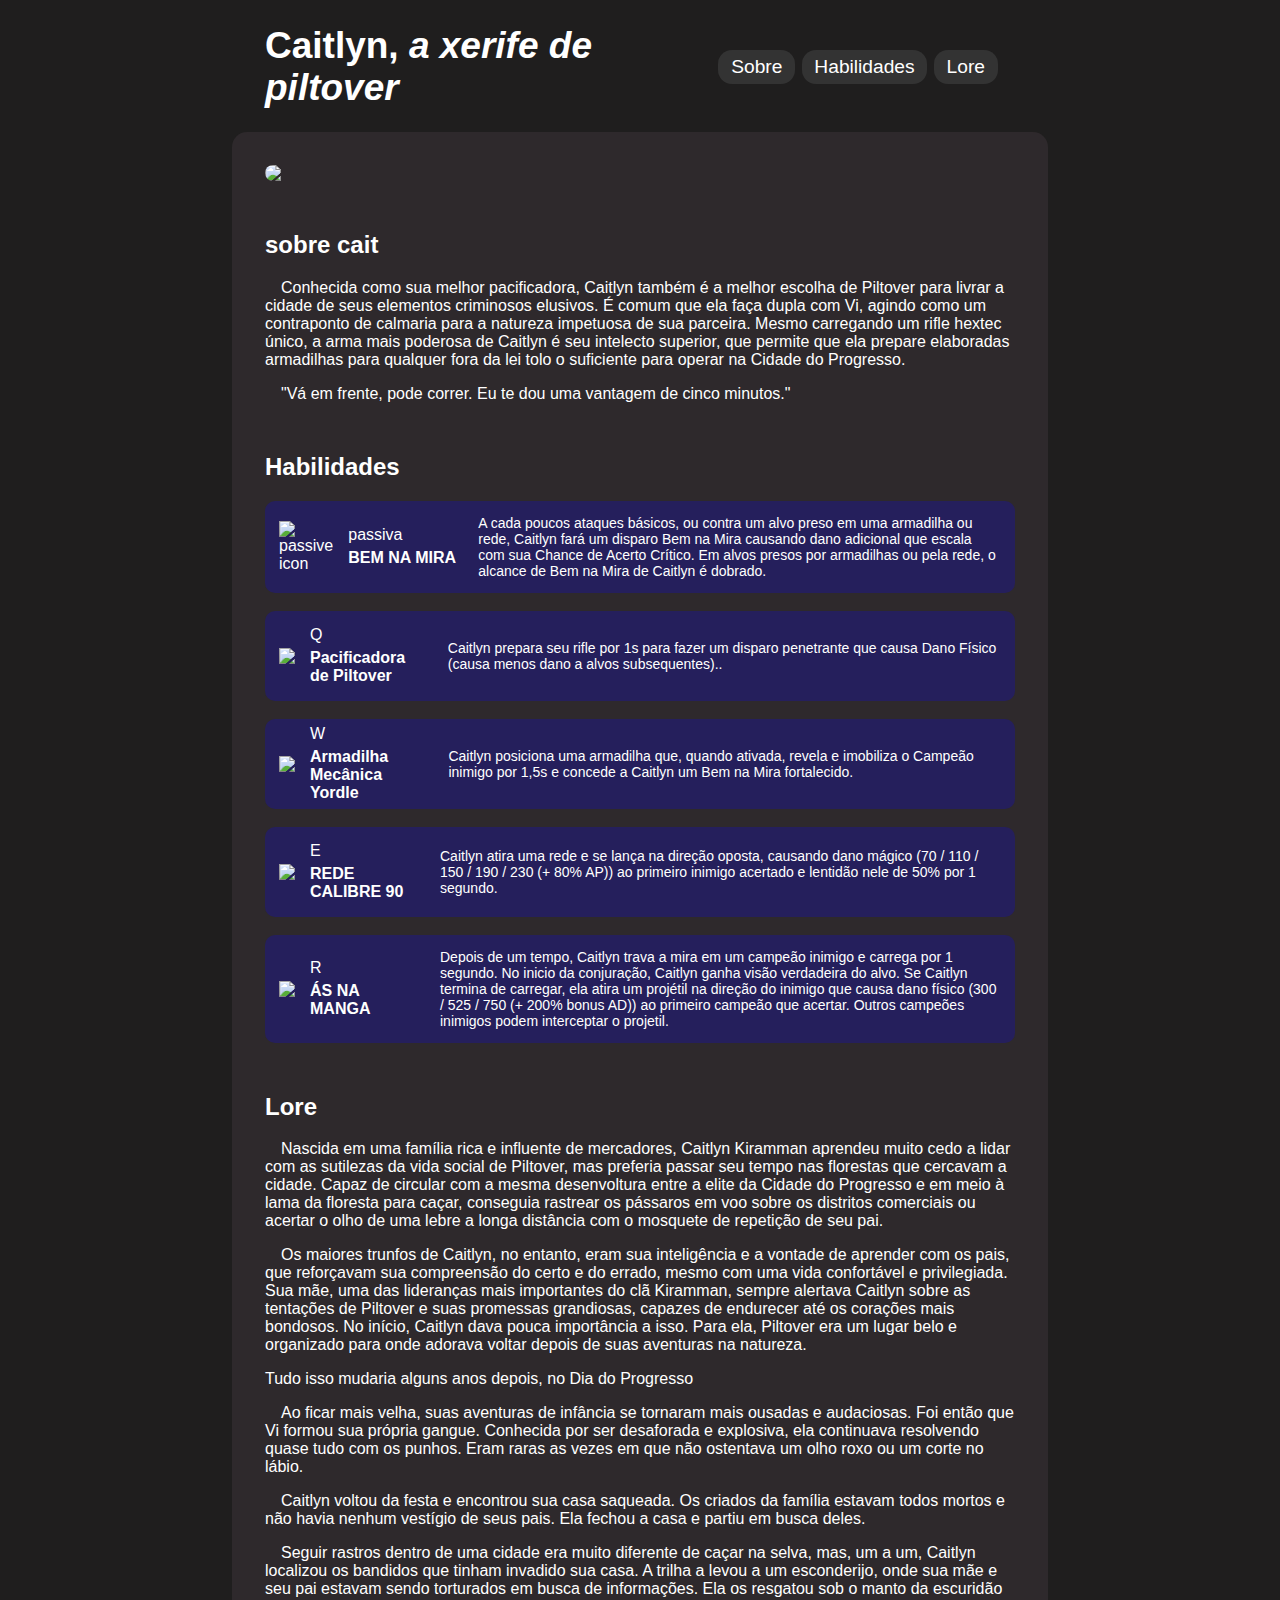
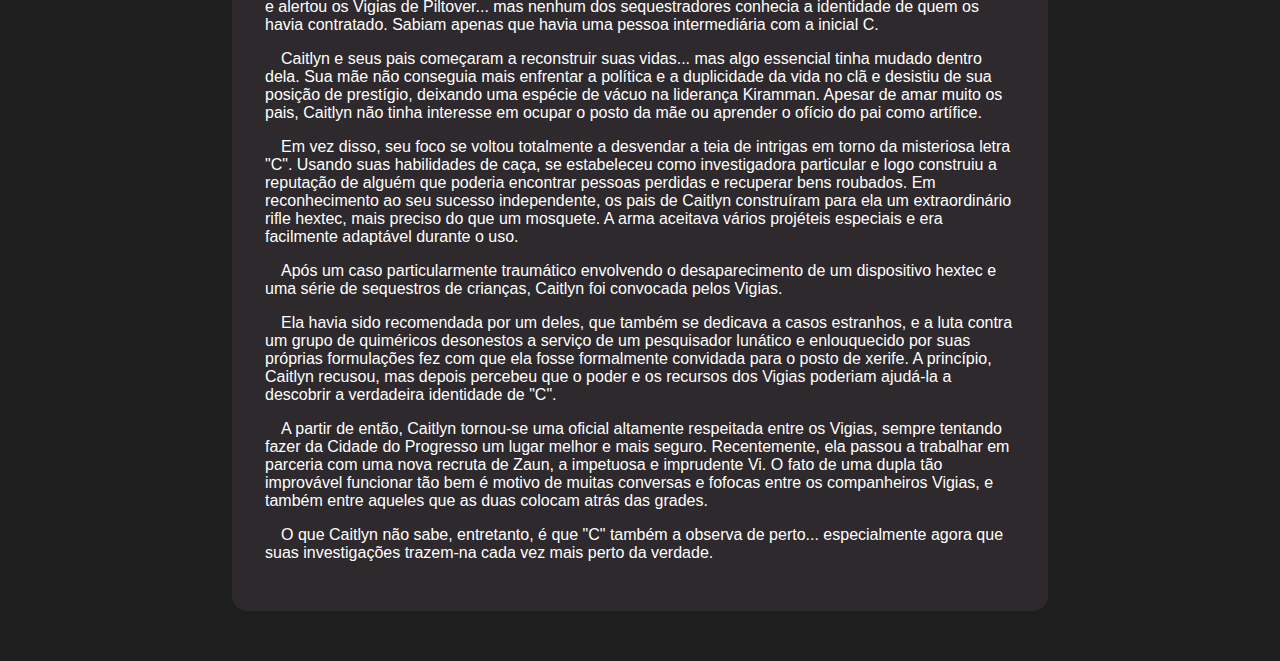
==== caitlyn.html @ e19fd88e "ajeitando e adicionando o conteudo da  Caitlyn." ====
<!DOCTYPE html>
<html lang="en">
    <head>
      <meta charset="UTF-8" />
      <meta name="viewport" content="width=device-width, initial-scale=1.0">
      <meta name="description" content="Git Project Page">
      <title id="title">Vi</title>
      <link rel="stylesheet" href="style.css">
    </head>
    
    <body>
        <header>
          <h1>Caitlyn, <em>a xerife de piltover</em></h1>
          <nav>
            <ul>
              <li><a href="#sobre-cait">Sobre</a></li>
              <li><a href="#habilidades">Habilidades</a></li>
              <li><a href="#lore">Lore</a></li>
            </ul>
          </nav>
        </header>

        <main id="main">
          <div id="img-div">
            <img id="imagem" src="https://ddragon.leagueoflegends.com/cdn/img/champion/splash/Caitlyn_0.jpg">
          </div>
          <section role="region" aria-labelledby="sobre">
            <h2 id="sobre-cait" class="h2titulo">sobre cait</h2>
            <div class="info">
              <p class="texto">Conhecida como sua melhor pacificadora, Caitlyn também é a melhor escolha de Piltover para livrar a cidade de seus elementos criminosos elusivos. É comum que ela faça dupla com Vi, agindo como um contraponto de calmaria para a natureza impetuosa de sua parceira. Mesmo carregando um rifle hextec único, a arma mais poderosa de Caitlyn é seu intelecto superior, que permite que ela prepare elaboradas armadilhas para qualquer fora da lei tolo o suficiente para operar na Cidade do Progresso.
              </p>
              <p class="texto">
                "Vá em frente, pode correr. Eu te dou uma vantagem de cinco minutos."

              </p>
            </div>
          </section>
      
          <section role="region" aria-labelledby="habilidades">
            <h2 id="habilidades" class="h2titulo">Habilidades</h2>
      
            <div class="container">
              <img class="habilidade-img" src="https://o.quizlet.com/B3nL1P9YLwgBq44i64Ffdw.png" alt="passive icon">
      
              <div class="container-texto">
                <p class="tipo">passiva</p>
                <h4 class="nome">BEM NA MIRA</h4>
              </div>
              <div class="descricao-div">
                <p id="descricao">
                  A cada poucos ataques básicos, ou contra um alvo preso em uma armadilha ou rede, Caitlyn fará um disparo Bem na Mira causando dano adicional que escala com sua Chance de Acerto Crítico. Em alvos presos por armadilhas ou pela rede, o alcance de Bem na Mira de Caitlyn é dobrado.
                </p>
              </div>
            </div>
      
            <br>
            <div id="Q" class="container">
              <img id="Qability" class="habilidade-img" src="https://static1-br.millenium.gg/entity_articles/4/53/94/@/65163-caitlynpiltoverpeacemaker-orig-2-64x64-1.png">
              <div class="container-texto">
                <p class="tipo">Q</p>
                <h4 class="nome">Pacificadora de Piltover</h4>
              </div>
              <div class="descricao-div">
                <p id="descricao">
                  Caitlyn prepara seu rifle por 1s para fazer um disparo penetrante que causa Dano Físico (causa menos dano a alvos subsequentes)..</p>
              </div>
            </div>
            <br>

            <div id="W" class="container">
              <img id="Wability" class="habilidade-img" src="https://static1-br.millenium.gg/entity_articles/4/53/94/@/65166-caitlynyordletrap-orig-2-64x64-1.png">
              <div class="container-texto">
                <p class="tipo">W</p>
                <h4 class="nome">Armadilha Mecânica Yordle</h4>
              </div>
              <div class="descricao-div">
                <p id="descricao">
                  Caitlyn posiciona uma armadilha que, quando ativada, revela e imobiliza o Campeão inimigo por 1,5s e concede a Caitlyn um Bem na Mira fortalecido.</p>
              </div>
            </div>
            <br>

            <div id="E" class="container">
              <img id="Eability" class="habilidade-img" src="https://static1-br.millenium.gg/entity_articles/4/53/94/@/65169-caitlynentrapment-orig-2-64x64-1.png">
              <div class="container-texto">
                <p class="tipo">E</p>
                <h4 class="nome">REDE CALIBRE 90</h4>
              </div>
              <div class="descricao-div">
                <p id="descricao">
                  Caitlyn atira uma rede e se lança na direção oposta, causando dano mágico (70 / 110 / 150 / 190 / 230 (+ 80% AP)) ao primeiro inimigo acertado e lentidão nele de 50% por 1 segundo.</p>
              </div>
            </div>
            <br>

            <div id="R" class="container">
              <img id="Rability" class="habilidade-img" src="https://static1-br.millenium.gg/entity_articles/4/53/94/@/65172-caitlynaceinthehole-orig-2-64x64-1.png">
              <div class="container-texto">
                <p class="tipo">R</p>
                <h4 class="nome">ÁS NA MANGA</h4>
              </div>
              <div class="descricao-div">
                <p id="descricao">
                Depois de um tempo, Caitlyn trava a mira em um campeão inimigo e carrega por 1 segundo. No inicio da conjuração, Caitlyn ganha visão verdadeira do alvo.
                Se Caitlyn termina de carregar, ela atira um projétil na direção do inimigo que causa dano físico (300 / 525 / 750 (+ 200% bonus AD)) ao primeiro campeão que acertar. Outros campeões inimigos podem interceptar o projetil.</p>
              </div>
            </div>
          </section>
      
          <section role="region" aria-labelledby="Lore">
            <h2 id="lore" class="h2titulo">Lore</h2>
      
            <div id="lore-info" class="info">
              <p class="texto">
                Nascida em uma família rica e influente de mercadores, Caitlyn Kiramman aprendeu muito cedo a lidar com as sutilezas da vida social de Piltover, mas preferia passar seu tempo nas florestas que cercavam a cidade. Capaz de circular com a mesma desenvoltura entre a elite da Cidade do Progresso e em meio à lama da floresta para caçar, conseguia rastrear os pássaros em voo sobre os distritos comerciais ou acertar o olho de uma lebre a longa distância com o mosquete de repetição de seu pai.
              </p>
              <p class="texto">
                Os maiores trunfos de Caitlyn, no entanto, eram sua inteligência e a vontade de aprender com os pais, que reforçavam sua compreensão do certo e do errado, mesmo com uma vida confortável e privilegiada. Sua mãe, uma das lideranças mais importantes do clã Kiramman, sempre alertava Caitlyn sobre as tentações de Piltover e suas promessas grandiosas, capazes de endurecer até os corações mais bondosos. No início, Caitlyn dava pouca importância a isso. Para ela, Piltover era um lugar belo e organizado para onde adorava voltar depois de suas aventuras na natureza.
              </p>
              <p class="texto"></p>
              Tudo isso mudaria alguns anos depois, no Dia do Progresso
              </p>
              <p class="texto">
                Ao ficar mais velha, suas aventuras de infância se tornaram mais ousadas e audaciosas. Foi então que Vi formou sua própria gangue. 
                Conhecida por ser desaforada e explosiva, ela continuava resolvendo quase tudo com os punhos. Eram raras as vezes 
                em que não ostentava um olho roxo ou um corte no lábio.
              </p>
              <p class="texto">
                Caitlyn voltou da festa e encontrou sua casa saqueada. Os criados da família estavam todos mortos e não havia nenhum vestígio de seus pais. Ela fechou a casa e partiu em busca deles.

              </p>
              <p class="texto">
                Seguir rastros dentro de uma cidade era muito diferente de caçar na selva, mas, um a um, Caitlyn localizou os bandidos que tinham invadido sua casa. A trilha a levou a um esconderijo, onde sua mãe e seu pai estavam sendo torturados em busca de informações. Ela os resgatou sob o manto da escuridão e alertou os Vigias de Piltover... mas nenhum dos sequestradores conhecia a identidade de quem os havia contratado. Sabiam apenas que havia uma pessoa intermediária com a inicial C.
              </p>
              <p class="texto">
                Caitlyn e seus pais começaram a reconstruir suas vidas... mas algo essencial tinha mudado dentro dela. Sua mãe não conseguia mais enfrentar a política e a duplicidade da vida no clã e desistiu de sua posição de prestígio, deixando uma espécie de vácuo na liderança Kiramman. Apesar de amar muito os pais, Caitlyn não tinha interesse em ocupar o posto da mãe ou aprender o ofício do pai como artífice.
              </p>
              <p class="texto">
                Em vez disso, seu foco se voltou totalmente a desvendar a teia de intrigas em torno da misteriosa letra "C". Usando suas habilidades de caça, se estabeleceu como investigadora particular e logo construiu a reputação de alguém que poderia encontrar pessoas perdidas e recuperar bens roubados. Em reconhecimento ao seu sucesso independente, os pais de Caitlyn construíram para ela um extraordinário rifle hextec, mais preciso do que um mosquete. A arma aceitava vários projéteis especiais e era facilmente adaptável durante o uso.
              </p>
              <p class="texto">
                Após um caso particularmente traumático envolvendo o desaparecimento de um dispositivo hextec e uma série de sequestros de crianças, Caitlyn foi convocada pelos Vigias.
              </p>
              <p class="texto">
                Ela havia sido recomendada por um deles, que também se dedicava a casos estranhos, e a luta contra um grupo de quiméricos desonestos a serviço de um pesquisador lunático e enlouquecido por suas próprias formulações fez com que ela fosse formalmente convidada para o posto de xerife. A princípio, Caitlyn recusou, mas depois percebeu que o poder e os recursos dos Vigias poderiam ajudá-la a descobrir a verdadeira identidade de "C".
              </p>
              <p class="texto">
                A partir de então, Caitlyn tornou-se uma oficial altamente respeitada entre os Vigias, sempre tentando fazer da Cidade do Progresso um lugar melhor e mais seguro. Recentemente, ela passou a trabalhar em parceria com uma nova recruta de Zaun, a impetuosa e imprudente Vi. O fato de uma dupla tão improvável funcionar tão bem é motivo de muitas conversas e fofocas entre os companheiros Vigias, e também entre aqueles que as duas colocam atrás das grades.
              </p>
              <p class="texto">
                O que Caitlyn não sabe, entretanto, é que "C" também a observa de perto... especialmente agora que suas investigações trazem-na cada vez mais perto da verdade.
              </p>
            </div>
          </section>
      
        </main>
    </body>
</html>
---- style.css ----
* {
    font-family: Comic Sans MS, tahoma, sans-serif;
    color: white;
    scroll-behavior: smooth;
    }
    
    body{
    background-color: rgb(31, 30, 30);
    background-repeat: space;
    background-size: contain;
    background-image: url(https://c4.wallpaperflare.com/wallpaper/254/115/819/league-of-legends-piltover-hd-wallpaper-preview.jpg);
    background-position: center center;
    }
    
    header {
    max-width: 750px;
    height: 70px;
    display: flex;
    justify-content: space-between;
    align-items: center;
    margin: 32px auto auto auto;
    }
    
    h1{
    font-size:37px;
    }
    
    nav {
    margin-right: 14px;
    }
    
    nav > ul {
    display: flex;
    justify-content: space-evenly;
    align-items: center;
    padding-inline-start: 0;
    margin-block: 0;
    height: 100%;
    list-style:none;
    
    }
    
    nav > ul > li {
    color: #dfdfe2;
    margin: 0 0.2rem;
    padding: 0.4rem 0.8rem 0.4rem 0.8rem;
    font-size: min(5vw, 1.2em);
    background-color: rgb(51, 51, 51);
    border-radius:14px;
    display: block;
    }
    
    
    li > a {
    text-decoration: none;
    color: white;
    }
    
    nav > ul > li:hover {
    background-color: #970a0a;
    cursor: pointer;
    }
    
    main {
    background-color: rgba(53, 46, 50, 0.7);
    max-width: 750px;
    min-width:300px;
    margin: 30px auto 50px auto;
    padding: 33px;
    border-radius: 15px;
    }
    
    #img-div {
    display: flex;
    justify-content: center;
    }
    
    #imagem {
    height:auto;
    border-radius:15px;
    display: block;
    width: 100%;
    }
    
    #img-caption {
    font-size:12px;
    text-align:left;
    padding: 2px;
    padding-left: 7px;
    }
    
    .texto {
    font-size: 16px;
    text-indent: 1em;
    }
    
    #descricao {
    font-size: 14px;
    }
    
    .container {
    display: flex;
    align-items:center;
    background-color:  rgba(32, 26, 121, 0.63);
    border-radius: 10px;
    min-height: 90px;
    }
    
    .habilidade-img {
    height:100%;
    max-width: 100%;
    margin:10px 10px 10px 14px;
    }
    
    .container-texto  {
    min-width: 120px;
    }
    
    .descricao-div {
    padding: 0 15px;
    }
    
    .tipo {
    margin: 5px;
    }
    
    .nome {
    margin: 5px;
    }
    
    .h2titulo {
    padding-top: 30px;
    }
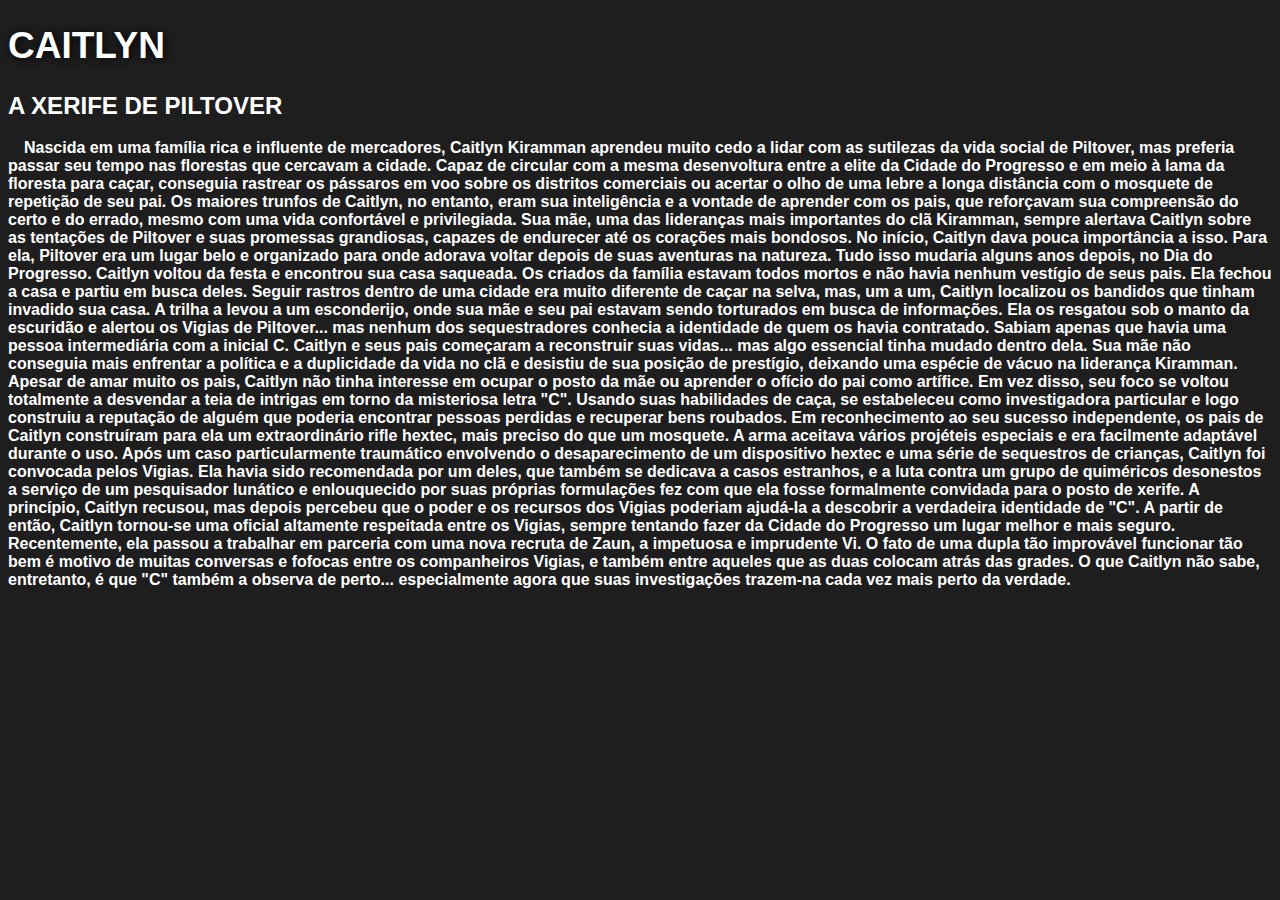
==== commit 9a04d5be: "Atualizando CSS stylesheet/HTML class" ====
--- a/caitlyn.html
+++ b/caitlyn.html
@@ -1,158 +1,34 @@
 <!DOCTYPE html>
 <html lang="en">
     <head>
-      <meta charset="UTF-8" />
-      <meta name="viewport" content="width=device-width, initial-scale=1.0">
-      <meta name="description" content="Git Project Page">
-      <title id="title">Vi</title>
-      <link rel="stylesheet" href="style.css">
+        <meta charset="UTF-8">
+        <meta name="viewport" content="width=device-width, initial-scale=1.0">
+        <title>Caitlyn</title>
+        <link rel="stylesheet" type="text/css" href="style.css">
     </head>
-    
     <body>
-        <header>
-          <h1>Caitlyn, <em>a xerife de piltover</em></h1>
-          <nav>
-            <ul>
-              <li><a href="#sobre-cait">Sobre</a></li>
-              <li><a href="#habilidades">Habilidades</a></li>
-              <li><a href="#lore">Lore</a></li>
-            </ul>
-          </nav>
-        </header>
+        <h1 id="titulo">CAITLYN</h1>
+        <h2 class="subtitulo">A XERIFE DE PILTOVER</h2>
+        <h2 class="texto">Nascida em uma família rica e influente de mercadores, Caitlyn Kiramman aprendeu muito cedo a lidar com as sutilezas da vida social de Piltover, mas preferia passar seu tempo nas florestas que cercavam a cidade. Capaz de circular com a mesma desenvoltura entre a elite da Cidade do Progresso e em meio à lama da floresta para caçar, conseguia rastrear os pássaros em voo sobre os distritos comerciais ou acertar o olho de uma lebre a longa distância com o mosquete de repetição de seu pai.
 
-        <main id="main">
-          <div id="img-div">
-            <img id="imagem" src="https://ddragon.leagueoflegends.com/cdn/img/champion/splash/Caitlyn_0.jpg">
-          </div>
-          <section role="region" aria-labelledby="sobre">
-            <h2 id="sobre-cait" class="h2titulo">sobre cait</h2>
-            <div class="info">
-              <p class="texto">Conhecida como sua melhor pacificadora, Caitlyn também é a melhor escolha de Piltover para livrar a cidade de seus elementos criminosos elusivos. É comum que ela faça dupla com Vi, agindo como um contraponto de calmaria para a natureza impetuosa de sua parceira. Mesmo carregando um rifle hextec único, a arma mais poderosa de Caitlyn é seu intelecto superior, que permite que ela prepare elaboradas armadilhas para qualquer fora da lei tolo o suficiente para operar na Cidade do Progresso.
-              </p>
-              <p class="texto">
-                "Vá em frente, pode correr. Eu te dou uma vantagem de cinco minutos."
-
-              </p>
-            </div>
-          </section>
-      
-          <section role="region" aria-labelledby="habilidades">
-            <h2 id="habilidades" class="h2titulo">Habilidades</h2>
-      
-            <div class="container">
-              <img class="habilidade-img" src="https://o.quizlet.com/B3nL1P9YLwgBq44i64Ffdw.png" alt="passive icon">
-      
-              <div class="container-texto">
-                <p class="tipo">passiva</p>
-                <h4 class="nome">BEM NA MIRA</h4>
-              </div>
-              <div class="descricao-div">
-                <p id="descricao">
-                  A cada poucos ataques básicos, ou contra um alvo preso em uma armadilha ou rede, Caitlyn fará um disparo Bem na Mira causando dano adicional que escala com sua Chance de Acerto Crítico. Em alvos presos por armadilhas ou pela rede, o alcance de Bem na Mira de Caitlyn é dobrado.
-                </p>
-              </div>
-            </div>
-      
-            <br>
-            <div id="Q" class="container">
-              <img id="Qability" class="habilidade-img" src="https://static1-br.millenium.gg/entity_articles/4/53/94/@/65163-caitlynpiltoverpeacemaker-orig-2-64x64-1.png">
-              <div class="container-texto">
-                <p class="tipo">Q</p>
-                <h4 class="nome">Pacificadora de Piltover</h4>
-              </div>
-              <div class="descricao-div">
-                <p id="descricao">
-                  Caitlyn prepara seu rifle por 1s para fazer um disparo penetrante que causa Dano Físico (causa menos dano a alvos subsequentes)..</p>
-              </div>
-            </div>
-            <br>
-
-            <div id="W" class="container">
-              <img id="Wability" class="habilidade-img" src="https://static1-br.millenium.gg/entity_articles/4/53/94/@/65166-caitlynyordletrap-orig-2-64x64-1.png">
-              <div class="container-texto">
-                <p class="tipo">W</p>
-                <h4 class="nome">Armadilha Mecânica Yordle</h4>
-              </div>
-              <div class="descricao-div">
-                <p id="descricao">
-                  Caitlyn posiciona uma armadilha que, quando ativada, revela e imobiliza o Campeão inimigo por 1,5s e concede a Caitlyn um Bem na Mira fortalecido.</p>
-              </div>
-            </div>
-            <br>
-
-            <div id="E" class="container">
-              <img id="Eability" class="habilidade-img" src="https://static1-br.millenium.gg/entity_articles/4/53/94/@/65169-caitlynentrapment-orig-2-64x64-1.png">
-              <div class="container-texto">
-                <p class="tipo">E</p>
-                <h4 class="nome">REDE CALIBRE 90</h4>
-              </div>
-              <div class="descricao-div">
-                <p id="descricao">
-                  Caitlyn atira uma rede e se lança na direção oposta, causando dano mágico (70 / 110 / 150 / 190 / 230 (+ 80% AP)) ao primeiro inimigo acertado e lentidão nele de 50% por 1 segundo.</p>
-              </div>
-            </div>
-            <br>
-
-            <div id="R" class="container">
-              <img id="Rability" class="habilidade-img" src="https://static1-br.millenium.gg/entity_articles/4/53/94/@/65172-caitlynaceinthehole-orig-2-64x64-1.png">
-              <div class="container-texto">
-                <p class="tipo">R</p>
-                <h4 class="nome">ÁS NA MANGA</h4>
-              </div>
-              <div class="descricao-div">
-                <p id="descricao">
-                Depois de um tempo, Caitlyn trava a mira em um campeão inimigo e carrega por 1 segundo. No inicio da conjuração, Caitlyn ganha visão verdadeira do alvo.
-                Se Caitlyn termina de carregar, ela atira um projétil na direção do inimigo que causa dano físico (300 / 525 / 750 (+ 200% bonus AD)) ao primeiro campeão que acertar. Outros campeões inimigos podem interceptar o projetil.</p>
-              </div>
-            </div>
-          </section>
-      
-          <section role="region" aria-labelledby="Lore">
-            <h2 id="lore" class="h2titulo">Lore</h2>
-      
-            <div id="lore-info" class="info">
-              <p class="texto">
-                Nascida em uma família rica e influente de mercadores, Caitlyn Kiramman aprendeu muito cedo a lidar com as sutilezas da vida social de Piltover, mas preferia passar seu tempo nas florestas que cercavam a cidade. Capaz de circular com a mesma desenvoltura entre a elite da Cidade do Progresso e em meio à lama da floresta para caçar, conseguia rastrear os pássaros em voo sobre os distritos comerciais ou acertar o olho de uma lebre a longa distância com o mosquete de repetição de seu pai.
-              </p>
-              <p class="texto">
-                Os maiores trunfos de Caitlyn, no entanto, eram sua inteligência e a vontade de aprender com os pais, que reforçavam sua compreensão do certo e do errado, mesmo com uma vida confortável e privilegiada. Sua mãe, uma das lideranças mais importantes do clã Kiramman, sempre alertava Caitlyn sobre as tentações de Piltover e suas promessas grandiosas, capazes de endurecer até os corações mais bondosos. No início, Caitlyn dava pouca importância a isso. Para ela, Piltover era um lugar belo e organizado para onde adorava voltar depois de suas aventuras na natureza.
-              </p>
-              <p class="texto"></p>
-              Tudo isso mudaria alguns anos depois, no Dia do Progresso
-              </p>
-              <p class="texto">
-                Ao ficar mais velha, suas aventuras de infância se tornaram mais ousadas e audaciosas. Foi então que Vi formou sua própria gangue. 
-                Conhecida por ser desaforada e explosiva, ela continuava resolvendo quase tudo com os punhos. Eram raras as vezes 
-                em que não ostentava um olho roxo ou um corte no lábio.
-              </p>
-              <p class="texto">
-                Caitlyn voltou da festa e encontrou sua casa saqueada. Os criados da família estavam todos mortos e não havia nenhum vestígio de seus pais. Ela fechou a casa e partiu em busca deles.
-
-              </p>
-              <p class="texto">
-                Seguir rastros dentro de uma cidade era muito diferente de caçar na selva, mas, um a um, Caitlyn localizou os bandidos que tinham invadido sua casa. A trilha a levou a um esconderijo, onde sua mãe e seu pai estavam sendo torturados em busca de informações. Ela os resgatou sob o manto da escuridão e alertou os Vigias de Piltover... mas nenhum dos sequestradores conhecia a identidade de quem os havia contratado. Sabiam apenas que havia uma pessoa intermediária com a inicial C.
-              </p>
-              <p class="texto">
-                Caitlyn e seus pais começaram a reconstruir suas vidas... mas algo essencial tinha mudado dentro dela. Sua mãe não conseguia mais enfrentar a política e a duplicidade da vida no clã e desistiu de sua posição de prestígio, deixando uma espécie de vácuo na liderança Kiramman. Apesar de amar muito os pais, Caitlyn não tinha interesse em ocupar o posto da mãe ou aprender o ofício do pai como artífice.
-              </p>
-              <p class="texto">
-                Em vez disso, seu foco se voltou totalmente a desvendar a teia de intrigas em torno da misteriosa letra "C". Usando suas habilidades de caça, se estabeleceu como investigadora particular e logo construiu a reputação de alguém que poderia encontrar pessoas perdidas e recuperar bens roubados. Em reconhecimento ao seu sucesso independente, os pais de Caitlyn construíram para ela um extraordinário rifle hextec, mais preciso do que um mosquete. A arma aceitava vários projéteis especiais e era facilmente adaptável durante o uso.
-              </p>
-              <p class="texto">
-                Após um caso particularmente traumático envolvendo o desaparecimento de um dispositivo hextec e uma série de sequestros de crianças, Caitlyn foi convocada pelos Vigias.
-              </p>
-              <p class="texto">
-                Ela havia sido recomendada por um deles, que também se dedicava a casos estranhos, e a luta contra um grupo de quiméricos desonestos a serviço de um pesquisador lunático e enlouquecido por suas próprias formulações fez com que ela fosse formalmente convidada para o posto de xerife. A princípio, Caitlyn recusou, mas depois percebeu que o poder e os recursos dos Vigias poderiam ajudá-la a descobrir a verdadeira identidade de "C".
-              </p>
-              <p class="texto">
-                A partir de então, Caitlyn tornou-se uma oficial altamente respeitada entre os Vigias, sempre tentando fazer da Cidade do Progresso um lugar melhor e mais seguro. Recentemente, ela passou a trabalhar em parceria com uma nova recruta de Zaun, a impetuosa e imprudente Vi. O fato de uma dupla tão improvável funcionar tão bem é motivo de muitas conversas e fofocas entre os companheiros Vigias, e também entre aqueles que as duas colocam atrás das grades.
-              </p>
-              <p class="texto">
-                O que Caitlyn não sabe, entretanto, é que "C" também a observa de perto... especialmente agora que suas investigações trazem-na cada vez mais perto da verdade.
-              </p>
-            </div>
-          </section>
-      
-        </main>
+            Os maiores trunfos de Caitlyn, no entanto, eram sua inteligência e a vontade de aprender com os pais, que reforçavam sua compreensão do certo e do errado, mesmo com uma vida confortável e privilegiada. Sua mãe, uma das lideranças mais importantes do clã Kiramman, sempre alertava Caitlyn sobre as tentações de Piltover e suas promessas grandiosas, capazes de endurecer até os corações mais bondosos. No início, Caitlyn dava pouca importância a isso. Para ela, Piltover era um lugar belo e organizado para onde adorava voltar depois de suas aventuras na natureza.
+            
+            Tudo isso mudaria alguns anos depois, no Dia do Progresso.
+            
+            Caitlyn voltou da festa e encontrou sua casa saqueada. Os criados da família estavam todos mortos e não havia nenhum vestígio de seus pais. Ela fechou a casa e partiu em busca deles.
+            
+            Seguir rastros dentro de uma cidade era muito diferente de caçar na selva, mas, um a um, Caitlyn localizou os bandidos que tinham invadido sua casa. A trilha a levou a um esconderijo, onde sua mãe e seu pai estavam sendo torturados em busca de informações. Ela os resgatou sob o manto da escuridão e alertou os Vigias de Piltover... mas nenhum dos sequestradores conhecia a identidade de quem os havia contratado. Sabiam apenas que havia uma pessoa intermediária com a inicial C.
+            
+            Caitlyn e seus pais começaram a reconstruir suas vidas... mas algo essencial tinha mudado dentro dela. Sua mãe não conseguia mais enfrentar a política e a duplicidade da vida no clã e desistiu de sua posição de prestígio, deixando uma espécie de vácuo na liderança Kiramman. Apesar de amar muito os pais, Caitlyn não tinha interesse em ocupar o posto da mãe ou aprender o ofício do pai como artífice.
+            
+            Em vez disso, seu foco se voltou totalmente a desvendar a teia de intrigas em torno da misteriosa letra "C". Usando suas habilidades de caça, se estabeleceu como investigadora particular e logo construiu a reputação de alguém que poderia encontrar pessoas perdidas e recuperar bens roubados. Em reconhecimento ao seu sucesso independente, os pais de Caitlyn construíram para ela um extraordinário rifle hextec, mais preciso do que um mosquete. A arma aceitava vários projéteis especiais e era facilmente adaptável durante o uso.
+            
+            Após um caso particularmente traumático envolvendo o desaparecimento de um dispositivo hextec e uma série de sequestros de crianças, Caitlyn foi convocada pelos Vigias.
+            
+            Ela havia sido recomendada por um deles, que também se dedicava a casos estranhos, e a luta contra um grupo de quiméricos desonestos a serviço de um pesquisador lunático e enlouquecido por suas próprias formulações fez com que ela fosse formalmente convidada para o posto de xerife. A princípio, Caitlyn recusou, mas depois percebeu que o poder e os recursos dos Vigias poderiam ajudá-la a descobrir a verdadeira identidade de "C".
+            
+            A partir de então, Caitlyn tornou-se uma oficial altamente respeitada entre os Vigias, sempre tentando fazer da Cidade do Progresso um lugar melhor e mais seguro. Recentemente, ela passou a trabalhar em parceria com uma nova recruta de Zaun, a impetuosa e imprudente Vi. O fato de uma dupla tão improvável funcionar tão bem é motivo de muitas conversas e fofocas entre os companheiros Vigias, e também entre aqueles que as duas colocam atrás das grades.
+            
+            O que Caitlyn não sabe, entretanto, é que "C" também a observa de perto... especialmente agora que suas investigações trazem-na cada vez mais perto da verdade.</h2>
     </body>
 </html>--- a/style.css
+++ b/style.css
@@ -2,34 +2,34 @@
     font-family: Comic Sans MS, tahoma, sans-serif;
     color: white;
     scroll-behavior: smooth;
-    }
+}
     
-    body{
+body{
     background-color: rgb(31, 30, 30);
     background-repeat: space;
     background-size: contain;
     background-image: url(https://c4.wallpaperflare.com/wallpaper/254/115/819/league-of-legends-piltover-hd-wallpaper-preview.jpg);
     background-position: center center;
-    }
+}
     
-    header {
+header {
     max-width: 750px;
     height: 70px;
     display: flex;
     justify-content: space-between;
     align-items: center;
     margin: 32px auto auto auto;
-    }
+}
     
-    h1{
+h1{
     font-size:37px;
-    }
+}
     
-    nav {
+nav {
     margin-right: 14px;
-    }
+}
     
-    nav > ul {
+nav > ul {
     display: flex;
     justify-content: space-evenly;
     align-items: center;
@@ -37,10 +37,9 @@
     margin-block: 0;
     height: 100%;
     list-style:none;
+}
     
-    }
-    
-    nav > ul > li {
+nav > ul > li {
     color: #dfdfe2;
     margin: 0 0.2rem;
     padding: 0.4rem 0.8rem 0.4rem 0.8rem;
@@ -48,86 +47,109 @@
     background-color: rgb(51, 51, 51);
     border-radius:14px;
     display: block;
-    }
+}
     
     
-    li > a {
+li > a {
     text-decoration: none;
     color: white;
-    }
+}
     
-    nav > ul > li:hover {
+nav > ul > li:hover {
     background-color: #970a0a;
     cursor: pointer;
-    }
+}
     
-    main {
+main {
     background-color: rgba(53, 46, 50, 0.7);
     max-width: 750px;
     min-width:300px;
     margin: 30px auto 50px auto;
     padding: 33px;
     border-radius: 15px;
-    }
+}
     
-    #img-div {
+#img-div {
+    border-radius: 15px;
+    box-shadow: 0px 0px 10px rgb(160 46 200);
     display: flex;
     justify-content: center;
-    }
+    overflow: hidden;
+}
     
-    #imagem {
+#imagem {
     height:auto;
-    border-radius:15px;
+    border-radius: 15px;
     display: block;
     width: 100%;
-    }
+    transition: transform 0.3s ease;
+}
     
-    #img-caption {
+#imagem:hover {
+    transform: scale(1.1); 
+}
+
+#img-caption {
     font-size:12px;
     text-align:left;
     padding: 2px;
     padding-left: 7px;
-    }
+}
     
-    .texto {
+.texto {
     font-size: 16px;
     text-indent: 1em;
-    }
+}
     
-    #descricao {
+#descricao {
     font-size: 14px;
-    }
+}
     
-    .container {
+.container {
     display: flex;
     align-items:center;
     background-color:  rgba(32, 26, 121, 0.63);
     border-radius: 10px;
+    flex-wrap: wrap;
     min-height: 90px;
-    }
+}
     
-    .habilidade-img {
+.habilidade-container {
+    border-radius: 5px;
+}
+
+.habilidade-img {
+    border-radius: 5px;
     height:100%;
     max-width: 100%;
     margin:10px 10px 10px 14px;
-    }
+    transition: transform 0.3s ease;
+}
+
+.habilidade-img:hover {
+    transform: scale(1.1); 
+}
     
-    .container-texto  {
+.container-texto  {
     min-width: 120px;
-    }
+}
     
-    .descricao-div {
+.descricao-div {
     padding: 0 15px;
-    }
+}
     
-    .tipo {
+.tipo {
     margin: 5px;
-    }
+}
     
-    .nome {
+.nome {
     margin: 5px;
-    }
+}
     
-    .h2titulo {
+.h2titulo {
     padding-top: 30px;
-    }+}
+
+#titulo {
+    text-shadow: 1px 1px 10px black;
+}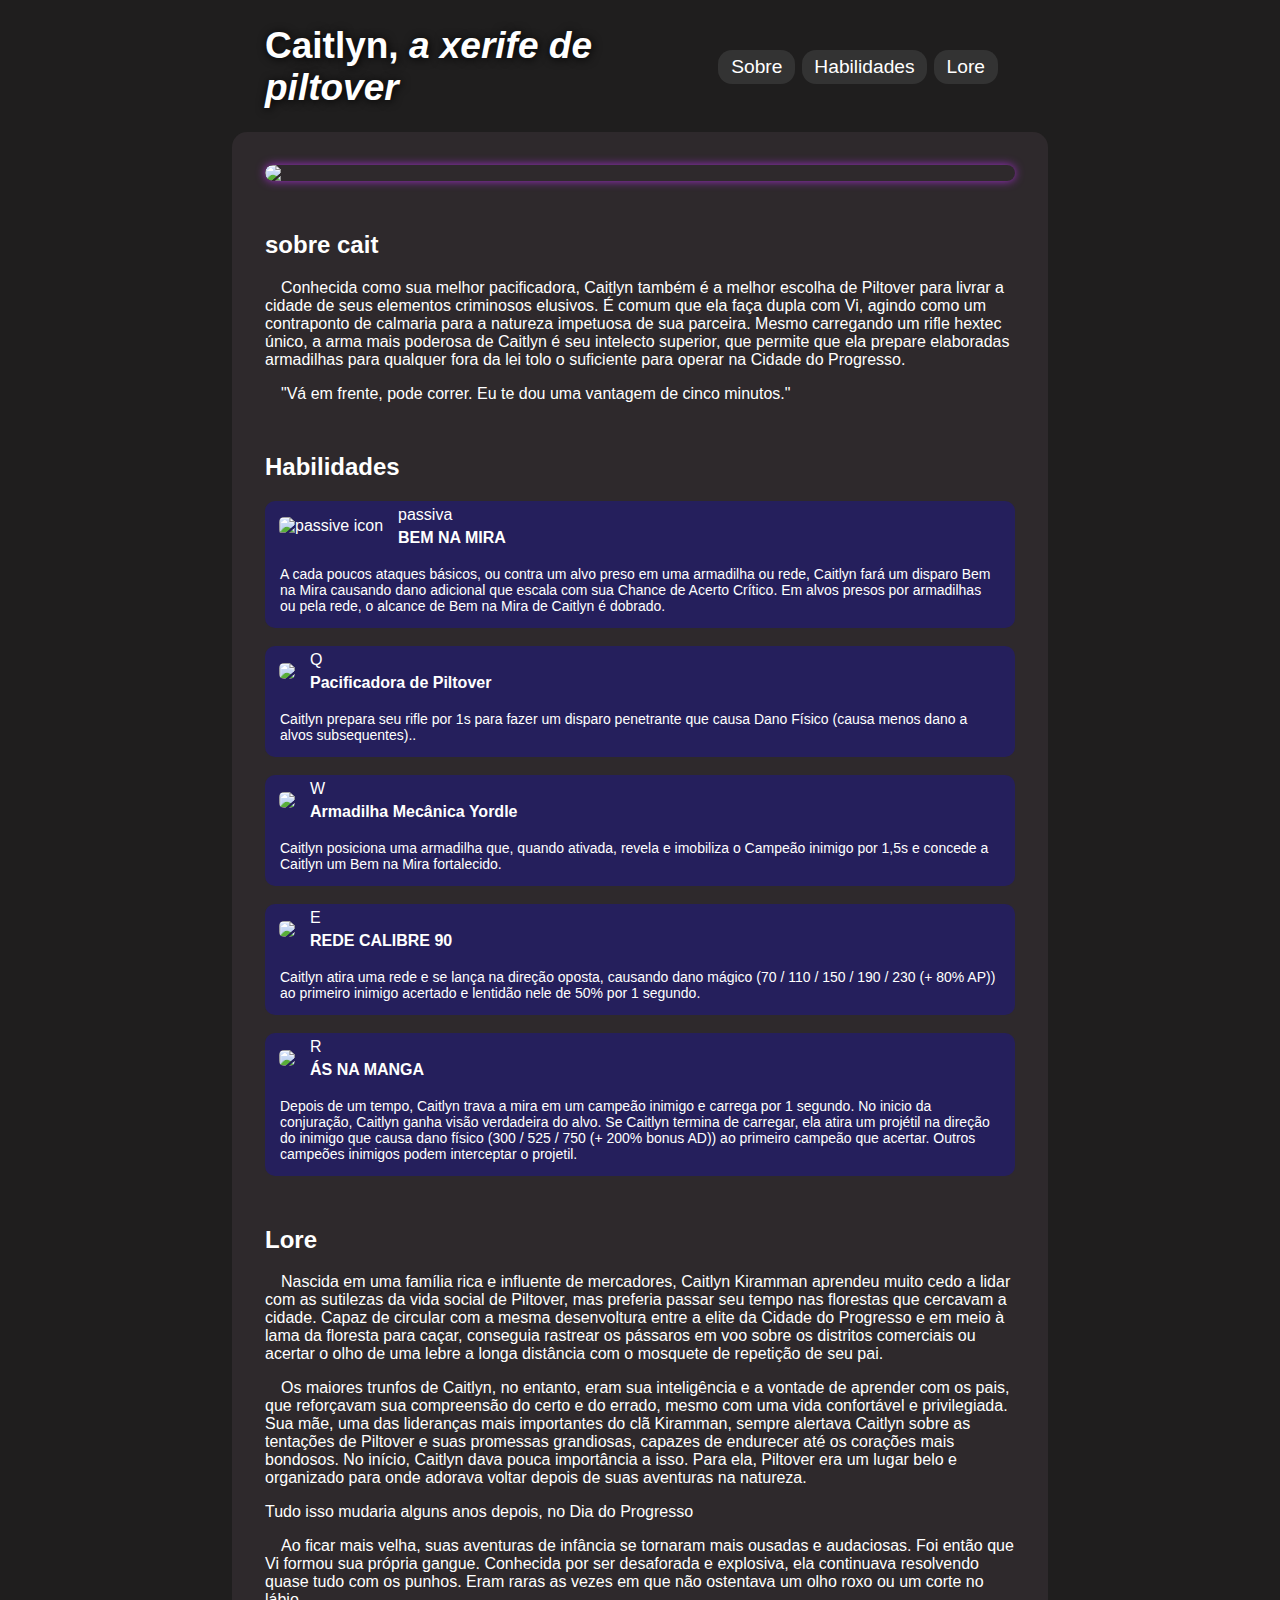
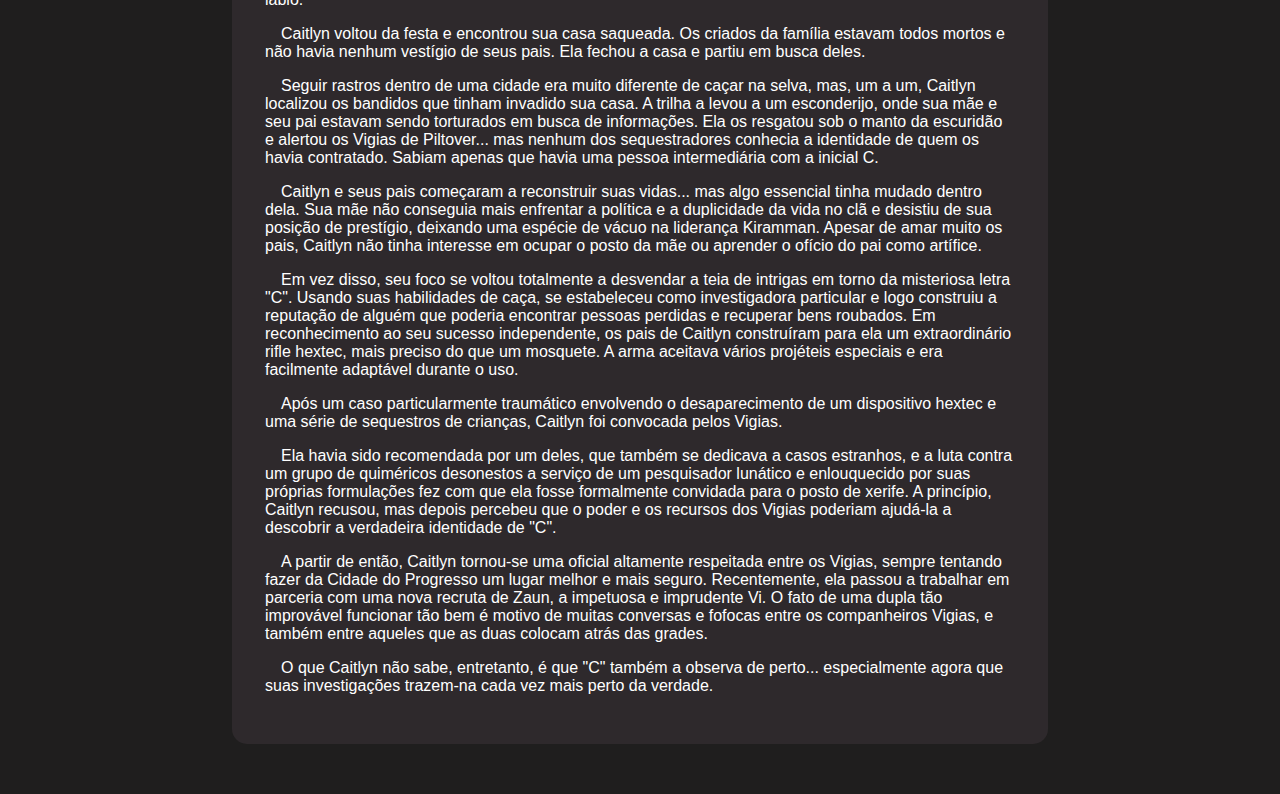
==== commit 76e146a8: "Merge branch 'development' of https://github.com/Gerencia-de-configuracao-e-mudancas/projeto-final-b" ====
--- a/caitlyn.html
+++ b/caitlyn.html
@@ -1,34 +1,158 @@
 <!DOCTYPE html>
 <html lang="en">
     <head>
-        <meta charset="UTF-8">
-        <meta name="viewport" content="width=device-width, initial-scale=1.0">
-        <title>Caitlyn</title>
-        <link rel="stylesheet" type="text/css" href="style.css">
+      <meta charset="UTF-8" />
+      <meta name="viewport" content="width=device-width, initial-scale=1.0">
+      <meta name="description" content="Git Project Page">
+      <title id="title">Vi</title>
+      <link rel="stylesheet" href="style.css">
     </head>
-    <body>
-        <h1 id="titulo">CAITLYN</h1>
-        <h2 class="subtitulo">A XERIFE DE PILTOVER</h2>
-        <h2 class="texto">Nascida em uma família rica e influente de mercadores, Caitlyn Kiramman aprendeu muito cedo a lidar com as sutilezas da vida social de Piltover, mas preferia passar seu tempo nas florestas que cercavam a cidade. Capaz de circular com a mesma desenvoltura entre a elite da Cidade do Progresso e em meio à lama da floresta para caçar, conseguia rastrear os pássaros em voo sobre os distritos comerciais ou acertar o olho de uma lebre a longa distância com o mosquete de repetição de seu pai.
+    
+    <body style="background-image: url('https://wallpapercave.com/wp/wp8595647.jpg');">
+        <header>
+          <h1 id="titulo">Caitlyn, <em>a xerife de piltover</em></h1>
+          <nav>
+            <ul>
+              <li><a href="#sobre-cait">Sobre</a></li>
+              <li><a href="#habilidades">Habilidades</a></li>
+              <li><a href="#lore">Lore</a></li>
+            </ul>
+          </nav>
+        </header>
 
-            Os maiores trunfos de Caitlyn, no entanto, eram sua inteligência e a vontade de aprender com os pais, que reforçavam sua compreensão do certo e do errado, mesmo com uma vida confortável e privilegiada. Sua mãe, uma das lideranças mais importantes do clã Kiramman, sempre alertava Caitlyn sobre as tentações de Piltover e suas promessas grandiosas, capazes de endurecer até os corações mais bondosos. No início, Caitlyn dava pouca importância a isso. Para ela, Piltover era um lugar belo e organizado para onde adorava voltar depois de suas aventuras na natureza.
-            
-            Tudo isso mudaria alguns anos depois, no Dia do Progresso.
-            
-            Caitlyn voltou da festa e encontrou sua casa saqueada. Os criados da família estavam todos mortos e não havia nenhum vestígio de seus pais. Ela fechou a casa e partiu em busca deles.
-            
-            Seguir rastros dentro de uma cidade era muito diferente de caçar na selva, mas, um a um, Caitlyn localizou os bandidos que tinham invadido sua casa. A trilha a levou a um esconderijo, onde sua mãe e seu pai estavam sendo torturados em busca de informações. Ela os resgatou sob o manto da escuridão e alertou os Vigias de Piltover... mas nenhum dos sequestradores conhecia a identidade de quem os havia contratado. Sabiam apenas que havia uma pessoa intermediária com a inicial C.
-            
-            Caitlyn e seus pais começaram a reconstruir suas vidas... mas algo essencial tinha mudado dentro dela. Sua mãe não conseguia mais enfrentar a política e a duplicidade da vida no clã e desistiu de sua posição de prestígio, deixando uma espécie de vácuo na liderança Kiramman. Apesar de amar muito os pais, Caitlyn não tinha interesse em ocupar o posto da mãe ou aprender o ofício do pai como artífice.
-            
-            Em vez disso, seu foco se voltou totalmente a desvendar a teia de intrigas em torno da misteriosa letra "C". Usando suas habilidades de caça, se estabeleceu como investigadora particular e logo construiu a reputação de alguém que poderia encontrar pessoas perdidas e recuperar bens roubados. Em reconhecimento ao seu sucesso independente, os pais de Caitlyn construíram para ela um extraordinário rifle hextec, mais preciso do que um mosquete. A arma aceitava vários projéteis especiais e era facilmente adaptável durante o uso.
-            
-            Após um caso particularmente traumático envolvendo o desaparecimento de um dispositivo hextec e uma série de sequestros de crianças, Caitlyn foi convocada pelos Vigias.
-            
-            Ela havia sido recomendada por um deles, que também se dedicava a casos estranhos, e a luta contra um grupo de quiméricos desonestos a serviço de um pesquisador lunático e enlouquecido por suas próprias formulações fez com que ela fosse formalmente convidada para o posto de xerife. A princípio, Caitlyn recusou, mas depois percebeu que o poder e os recursos dos Vigias poderiam ajudá-la a descobrir a verdadeira identidade de "C".
-            
-            A partir de então, Caitlyn tornou-se uma oficial altamente respeitada entre os Vigias, sempre tentando fazer da Cidade do Progresso um lugar melhor e mais seguro. Recentemente, ela passou a trabalhar em parceria com uma nova recruta de Zaun, a impetuosa e imprudente Vi. O fato de uma dupla tão improvável funcionar tão bem é motivo de muitas conversas e fofocas entre os companheiros Vigias, e também entre aqueles que as duas colocam atrás das grades.
-            
-            O que Caitlyn não sabe, entretanto, é que "C" também a observa de perto... especialmente agora que suas investigações trazem-na cada vez mais perto da verdade.</h2>
+        <main id="main">
+          <div id="img-div">
+            <img id="imagem" src="https://ddragon.leagueoflegends.com/cdn/img/champion/splash/Caitlyn_0.jpg">
+          </div>
+          <section role="region" aria-labelledby="sobre">
+            <h2 id="sobre-cait" class="h2titulo">sobre cait</h2>
+            <div class="info">
+              <p class="texto">Conhecida como sua melhor pacificadora, Caitlyn também é a melhor escolha de Piltover para livrar a cidade de seus elementos criminosos elusivos. É comum que ela faça dupla com Vi, agindo como um contraponto de calmaria para a natureza impetuosa de sua parceira. Mesmo carregando um rifle hextec único, a arma mais poderosa de Caitlyn é seu intelecto superior, que permite que ela prepare elaboradas armadilhas para qualquer fora da lei tolo o suficiente para operar na Cidade do Progresso.
+              </p>
+              <p class="texto">
+                "Vá em frente, pode correr. Eu te dou uma vantagem de cinco minutos."
+
+              </p>
+            </div>
+          </section>
+      
+          <section role="region" aria-labelledby="habilidades">
+            <h2 id="habilidades" class="h2titulo">Habilidades</h2>
+      
+            <div class="container">
+              <img class="habilidade-img" src="https://o.quizlet.com/B3nL1P9YLwgBq44i64Ffdw.png" alt="passive icon">
+      
+              <div class="container-texto">
+                <p class="tipo">passiva</p>
+                <h4 class="nome">BEM NA MIRA</h4>
+              </div>
+              <div class="descricao-div">
+                <p id="descricao">
+                  A cada poucos ataques básicos, ou contra um alvo preso em uma armadilha ou rede, Caitlyn fará um disparo Bem na Mira causando dano adicional que escala com sua Chance de Acerto Crítico. Em alvos presos por armadilhas ou pela rede, o alcance de Bem na Mira de Caitlyn é dobrado.
+                </p>
+              </div>
+            </div>
+      
+            <br>
+            <div id="Q" class="container">
+              <img id="Qability" class="habilidade-img" src="https://static1-br.millenium.gg/entity_articles/4/53/94/@/65163-caitlynpiltoverpeacemaker-orig-2-64x64-1.png">
+              <div class="container-texto">
+                <p class="tipo">Q</p>
+                <h4 class="nome">Pacificadora de Piltover</h4>
+              </div>
+              <div class="descricao-div">
+                <p id="descricao">
+                  Caitlyn prepara seu rifle por 1s para fazer um disparo penetrante que causa Dano Físico (causa menos dano a alvos subsequentes)..</p>
+              </div>
+            </div>
+            <br>
+
+            <div id="W" class="container">
+              <img id="Wability" class="habilidade-img" src="https://static1-br.millenium.gg/entity_articles/4/53/94/@/65166-caitlynyordletrap-orig-2-64x64-1.png">
+              <div class="container-texto">
+                <p class="tipo">W</p>
+                <h4 class="nome">Armadilha Mecânica Yordle</h4>
+              </div>
+              <div class="descricao-div">
+                <p id="descricao">
+                  Caitlyn posiciona uma armadilha que, quando ativada, revela e imobiliza o Campeão inimigo por 1,5s e concede a Caitlyn um Bem na Mira fortalecido.</p>
+              </div>
+            </div>
+            <br>
+
+            <div id="E" class="container">
+              <img id="Eability" class="habilidade-img" src="https://static1-br.millenium.gg/entity_articles/4/53/94/@/65169-caitlynentrapment-orig-2-64x64-1.png">
+              <div class="container-texto">
+                <p class="tipo">E</p>
+                <h4 class="nome">REDE CALIBRE 90</h4>
+              </div>
+              <div class="descricao-div">
+                <p id="descricao">
+                  Caitlyn atira uma rede e se lança na direção oposta, causando dano mágico (70 / 110 / 150 / 190 / 230 (+ 80% AP)) ao primeiro inimigo acertado e lentidão nele de 50% por 1 segundo.</p>
+              </div>
+            </div>
+            <br>
+
+            <div id="R" class="container">
+              <img id="Rability" class="habilidade-img" src="https://static1-br.millenium.gg/entity_articles/4/53/94/@/65172-caitlynaceinthehole-orig-2-64x64-1.png">
+              <div class="container-texto">
+                <p class="tipo">R</p>
+                <h4 class="nome">ÁS NA MANGA</h4>
+              </div>
+              <div class="descricao-div">
+                <p id="descricao">
+                Depois de um tempo, Caitlyn trava a mira em um campeão inimigo e carrega por 1 segundo. No inicio da conjuração, Caitlyn ganha visão verdadeira do alvo.
+                Se Caitlyn termina de carregar, ela atira um projétil na direção do inimigo que causa dano físico (300 / 525 / 750 (+ 200% bonus AD)) ao primeiro campeão que acertar. Outros campeões inimigos podem interceptar o projetil.</p>
+              </div>
+            </div>
+          </section>
+      
+          <section role="region" aria-labelledby="Lore">
+            <h2 id="lore" class="h2titulo">Lore</h2>
+      
+            <div id="lore-info" class="info">
+              <p class="texto">
+                Nascida em uma família rica e influente de mercadores, Caitlyn Kiramman aprendeu muito cedo a lidar com as sutilezas da vida social de Piltover, mas preferia passar seu tempo nas florestas que cercavam a cidade. Capaz de circular com a mesma desenvoltura entre a elite da Cidade do Progresso e em meio à lama da floresta para caçar, conseguia rastrear os pássaros em voo sobre os distritos comerciais ou acertar o olho de uma lebre a longa distância com o mosquete de repetição de seu pai.
+              </p>
+              <p class="texto">
+                Os maiores trunfos de Caitlyn, no entanto, eram sua inteligência e a vontade de aprender com os pais, que reforçavam sua compreensão do certo e do errado, mesmo com uma vida confortável e privilegiada. Sua mãe, uma das lideranças mais importantes do clã Kiramman, sempre alertava Caitlyn sobre as tentações de Piltover e suas promessas grandiosas, capazes de endurecer até os corações mais bondosos. No início, Caitlyn dava pouca importância a isso. Para ela, Piltover era um lugar belo e organizado para onde adorava voltar depois de suas aventuras na natureza.
+              </p>
+              <p class="texto"></p>
+              Tudo isso mudaria alguns anos depois, no Dia do Progresso
+              </p>
+              <p class="texto">
+                Ao ficar mais velha, suas aventuras de infância se tornaram mais ousadas e audaciosas. Foi então que Vi formou sua própria gangue. 
+                Conhecida por ser desaforada e explosiva, ela continuava resolvendo quase tudo com os punhos. Eram raras as vezes 
+                em que não ostentava um olho roxo ou um corte no lábio.
+              </p>
+              <p class="texto">
+                Caitlyn voltou da festa e encontrou sua casa saqueada. Os criados da família estavam todos mortos e não havia nenhum vestígio de seus pais. Ela fechou a casa e partiu em busca deles.
+
+              </p>
+              <p class="texto">
+                Seguir rastros dentro de uma cidade era muito diferente de caçar na selva, mas, um a um, Caitlyn localizou os bandidos que tinham invadido sua casa. A trilha a levou a um esconderijo, onde sua mãe e seu pai estavam sendo torturados em busca de informações. Ela os resgatou sob o manto da escuridão e alertou os Vigias de Piltover... mas nenhum dos sequestradores conhecia a identidade de quem os havia contratado. Sabiam apenas que havia uma pessoa intermediária com a inicial C.
+              </p>
+              <p class="texto">
+                Caitlyn e seus pais começaram a reconstruir suas vidas... mas algo essencial tinha mudado dentro dela. Sua mãe não conseguia mais enfrentar a política e a duplicidade da vida no clã e desistiu de sua posição de prestígio, deixando uma espécie de vácuo na liderança Kiramman. Apesar de amar muito os pais, Caitlyn não tinha interesse em ocupar o posto da mãe ou aprender o ofício do pai como artífice.
+              </p>
+              <p class="texto">
+                Em vez disso, seu foco se voltou totalmente a desvendar a teia de intrigas em torno da misteriosa letra "C". Usando suas habilidades de caça, se estabeleceu como investigadora particular e logo construiu a reputação de alguém que poderia encontrar pessoas perdidas e recuperar bens roubados. Em reconhecimento ao seu sucesso independente, os pais de Caitlyn construíram para ela um extraordinário rifle hextec, mais preciso do que um mosquete. A arma aceitava vários projéteis especiais e era facilmente adaptável durante o uso.
+              </p>
+              <p class="texto">
+                Após um caso particularmente traumático envolvendo o desaparecimento de um dispositivo hextec e uma série de sequestros de crianças, Caitlyn foi convocada pelos Vigias.
+              </p>
+              <p class="texto">
+                Ela havia sido recomendada por um deles, que também se dedicava a casos estranhos, e a luta contra um grupo de quiméricos desonestos a serviço de um pesquisador lunático e enlouquecido por suas próprias formulações fez com que ela fosse formalmente convidada para o posto de xerife. A princípio, Caitlyn recusou, mas depois percebeu que o poder e os recursos dos Vigias poderiam ajudá-la a descobrir a verdadeira identidade de "C".
+              </p>
+              <p class="texto">
+                A partir de então, Caitlyn tornou-se uma oficial altamente respeitada entre os Vigias, sempre tentando fazer da Cidade do Progresso um lugar melhor e mais seguro. Recentemente, ela passou a trabalhar em parceria com uma nova recruta de Zaun, a impetuosa e imprudente Vi. O fato de uma dupla tão improvável funcionar tão bem é motivo de muitas conversas e fofocas entre os companheiros Vigias, e também entre aqueles que as duas colocam atrás das grades.
+              </p>
+              <p class="texto">
+                O que Caitlyn não sabe, entretanto, é que "C" também a observa de perto... especialmente agora que suas investigações trazem-na cada vez mais perto da verdade.
+              </p>
+            </div>
+          </section>
+      
+        </main>
     </body>
 </html>--- a/style.css
+++ b/style.css
@@ -8,7 +8,6 @@
     background-color: rgb(31, 30, 30);
     background-repeat: space;
     background-size: contain;
-    background-image: url(https://c4.wallpaperflare.com/wallpaper/254/115/819/league-of-legends-piltover-hd-wallpaper-preview.jpg);
     background-position: center center;
 }
     
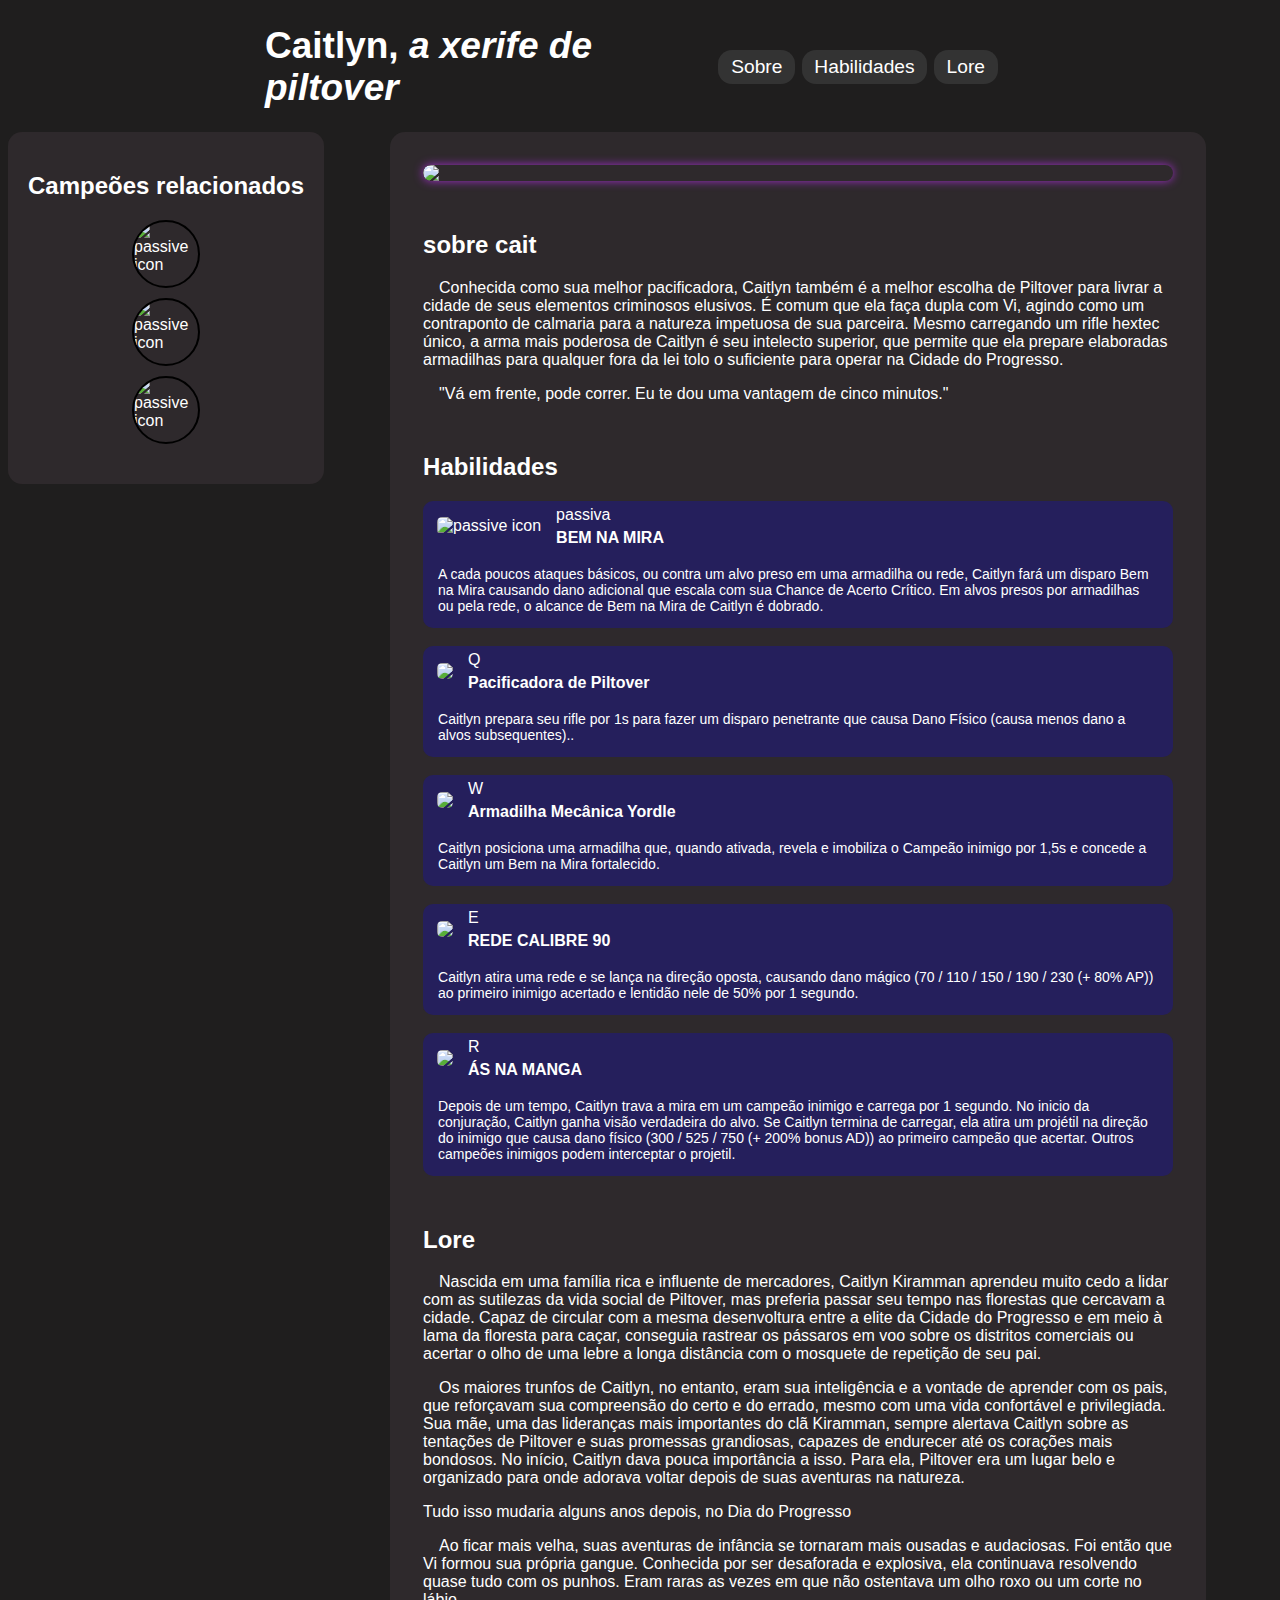
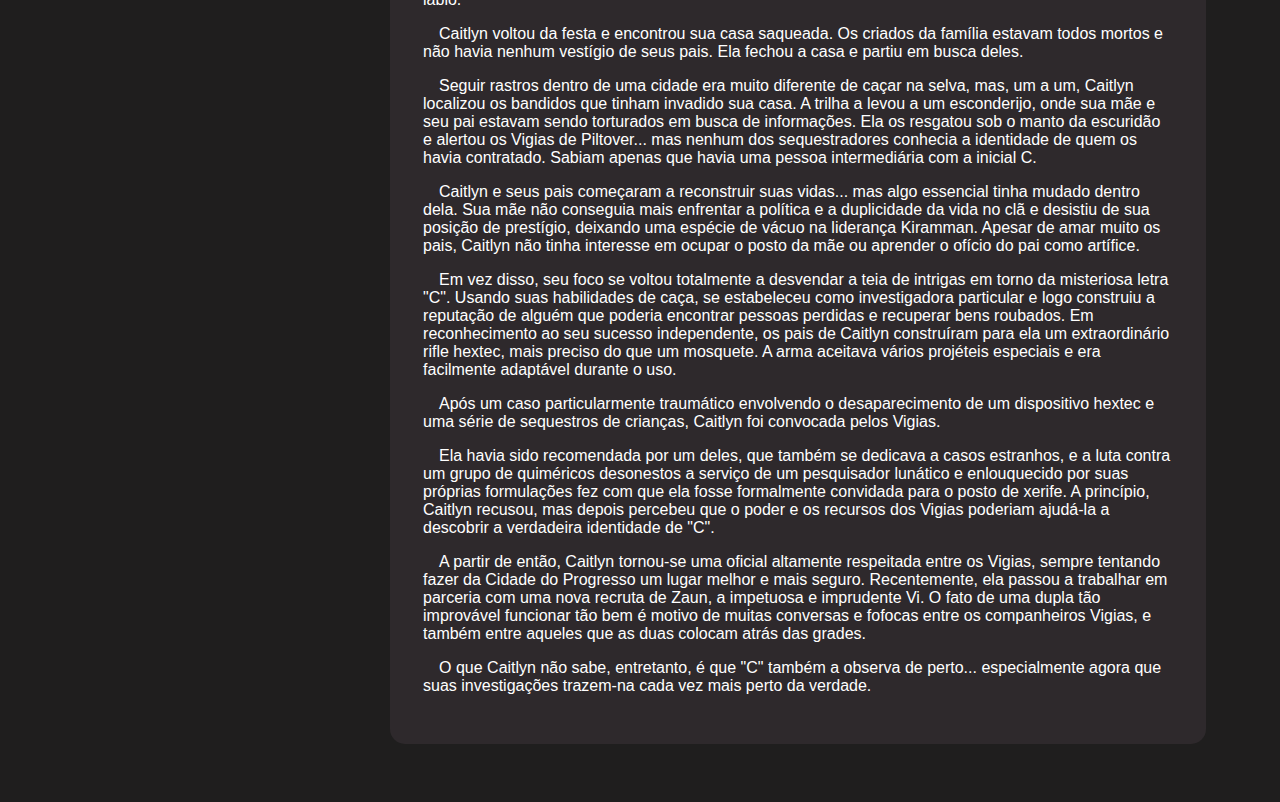
==== commit 24d3ba8f: "colocando uma side bar com os campeões relacionados" ====
--- a/caitlyn.html
+++ b/caitlyn.html
@@ -4,13 +4,13 @@
       <meta charset="UTF-8" />
       <meta name="viewport" content="width=device-width, initial-scale=1.0">
       <meta name="description" content="Git Project Page">
-      <title id="title">Vi</title>
+      <title id="title">Cait</title>
       <link rel="stylesheet" href="style.css">
     </head>
-    
+
     <body style="background-image: url('https://wallpapercave.com/wp/wp8595647.jpg');">
         <header>
-          <h1 id="titulo">Caitlyn, <em>a xerife de piltover</em></h1>
+          <h1>Caitlyn, <em>a xerife de piltover</em></h1>
           <nav>
             <ul>
               <li><a href="#sobre-cait">Sobre</a></li>
@@ -19,140 +19,156 @@
             </ul>
           </nav>
         </header>
+        <div id="conteiner2">
+          <div id="sidebar">
+            <h2>Campeões relacionados</h2>
+            <div id="champions-menu">
+              <img class="campeao" src="https://yt3.googleusercontent.com/ytc/APkrFKZEDdkBauwhjInj0L1F24plU4gr_tMb4acewIF_=s900-c-k-c0x00ffffff-no-rj" alt="passive icon">
+              <img class="campeao" src="https://www.mobafire.com/images/avatars/vi-classic.png" alt="passive icon">
+              <img class="campeao" src="https://www.mobafire.com/images/avatars/jinx-classic.png" alt="passive icon">
+              <!-- Adicione mais links conforme necessário -->
+            </div>
 
-        <main id="main">
-          <div id="img-div">
-            <img id="imagem" src="https://ddragon.leagueoflegends.com/cdn/img/champion/splash/Caitlyn_0.jpg">
           </div>
-          <section role="region" aria-labelledby="sobre">
-            <h2 id="sobre-cait" class="h2titulo">sobre cait</h2>
-            <div class="info">
-              <p class="texto">Conhecida como sua melhor pacificadora, Caitlyn também é a melhor escolha de Piltover para livrar a cidade de seus elementos criminosos elusivos. É comum que ela faça dupla com Vi, agindo como um contraponto de calmaria para a natureza impetuosa de sua parceira. Mesmo carregando um rifle hextec único, a arma mais poderosa de Caitlyn é seu intelecto superior, que permite que ela prepare elaboradas armadilhas para qualquer fora da lei tolo o suficiente para operar na Cidade do Progresso.
-              </p>
-              <p class="texto">
-                "Vá em frente, pode correr. Eu te dou uma vantagem de cinco minutos."
-
-              </p>
+          <div id="conteudo">
+          <main id="main">
+    
+              <div id="img-div">
+              <img id="imagem" src="https://ddragon.leagueoflegends.com/cdn/img/champion/splash/Caitlyn_0.jpg">
             </div>
-          </section>
-      
-          <section role="region" aria-labelledby="habilidades">
-            <h2 id="habilidades" class="h2titulo">Habilidades</h2>
-      
-            <div class="container">
-              <img class="habilidade-img" src="https://o.quizlet.com/B3nL1P9YLwgBq44i64Ffdw.png" alt="passive icon">
-      
-              <div class="container-texto">
-                <p class="tipo">passiva</p>
-                <h4 class="nome">BEM NA MIRA</h4>
-              </div>
-              <div class="descricao-div">
-                <p id="descricao">
-                  A cada poucos ataques básicos, ou contra um alvo preso em uma armadilha ou rede, Caitlyn fará um disparo Bem na Mira causando dano adicional que escala com sua Chance de Acerto Crítico. Em alvos presos por armadilhas ou pela rede, o alcance de Bem na Mira de Caitlyn é dobrado.
+            <section role="region" aria-labelledby="sobre">
+              <h2 id="sobre-cait" class="h2titulo">sobre cait</h2>
+              <div class="info">
+                <p class="texto">Conhecida como sua melhor pacificadora, Caitlyn também é a melhor escolha de Piltover para livrar a cidade de seus elementos criminosos elusivos. É comum que ela faça dupla com Vi, agindo como um contraponto de calmaria para a natureza impetuosa de sua parceira. Mesmo carregando um rifle hextec único, a arma mais poderosa de Caitlyn é seu intelecto superior, que permite que ela prepare elaboradas armadilhas para qualquer fora da lei tolo o suficiente para operar na Cidade do Progresso.
+                </p>
+                <p class="texto">
+                  "Vá em frente, pode correr. Eu te dou uma vantagem de cinco minutos."
+  
                 </p>
               </div>
-            </div>
-      
-            <br>
-            <div id="Q" class="container">
-              <img id="Qability" class="habilidade-img" src="https://static1-br.millenium.gg/entity_articles/4/53/94/@/65163-caitlynpiltoverpeacemaker-orig-2-64x64-1.png">
-              <div class="container-texto">
-                <p class="tipo">Q</p>
-                <h4 class="nome">Pacificadora de Piltover</h4>
+            </section>
+  
+            <section role="region" aria-labelledby="habilidades">
+              <h2 id="habilidades" class="h2titulo">Habilidades</h2>
+  
+              <div class="container">
+                <img class="habilidade-img" src="https://o.quizlet.com/B3nL1P9YLwgBq44i64Ffdw.png" alt="passive icon">
+  
+                <div class="container-texto">
+                  <p class="tipo">passiva</p>
+                  <h4 class="nome">BEM NA MIRA</h4>
+                </div>
+                <div class="descricao-div">
+                  <p id="descricao">
+                    A cada poucos ataques básicos, ou contra um alvo preso em uma armadilha ou rede, Caitlyn fará um disparo Bem na Mira causando dano adicional que escala com sua Chance de Acerto Crítico. Em alvos presos por armadilhas ou pela rede, o alcance de Bem na Mira de Caitlyn é dobrado.
+                  </p>
+                </div>
               </div>
-              <div class="descricao-div">
-                <p id="descricao">
-                  Caitlyn prepara seu rifle por 1s para fazer um disparo penetrante que causa Dano Físico (causa menos dano a alvos subsequentes)..</p>
+  
+              <br>
+              <div id="Q" class="container">
+                <img id="Qability" class="habilidade-img" src="https://static1-br.millenium.gg/entity_articles/4/53/94/@/65163-caitlynpiltoverpeacemaker-orig-2-64x64-1.png">
+                <div class="container-texto">
+                  <p class="tipo">Q</p>
+                  <h4 class="nome">Pacificadora de Piltover</h4>
+                </div>
+                <div class="descricao-div">
+                  <p id="descricao">
+                    Caitlyn prepara seu rifle por 1s para fazer um disparo penetrante que causa Dano Físico (causa menos dano a alvos subsequentes)..</p>
+                </div>
               </div>
-            </div>
-            <br>
-
-            <div id="W" class="container">
-              <img id="Wability" class="habilidade-img" src="https://static1-br.millenium.gg/entity_articles/4/53/94/@/65166-caitlynyordletrap-orig-2-64x64-1.png">
-              <div class="container-texto">
-                <p class="tipo">W</p>
-                <h4 class="nome">Armadilha Mecânica Yordle</h4>
+              <br>
+  
+              <div id="W" class="container">
+                <img id="Wability" class="habilidade-img" src="https://static1-br.millenium.gg/entity_articles/4/53/94/@/65166-caitlynyordletrap-orig-2-64x64-1.png">
+                <div class="container-texto">
+                  <p class="tipo">W</p>
+                  <h4 class="nome">Armadilha Mecânica Yordle</h4>
+                </div>
+                <div class="descricao-div">
+                  <p id="descricao">
+                    Caitlyn posiciona uma armadilha que, quando ativada, revela e imobiliza o Campeão inimigo por 1,5s e concede a Caitlyn um Bem na Mira fortalecido.</p>
+                </div>
               </div>
-              <div class="descricao-div">
-                <p id="descricao">
-                  Caitlyn posiciona uma armadilha que, quando ativada, revela e imobiliza o Campeão inimigo por 1,5s e concede a Caitlyn um Bem na Mira fortalecido.</p>
+              <br>
+  
+              <div id="E" class="container">
+                <img id="Eability" class="habilidade-img" src="https://static1-br.millenium.gg/entity_articles/4/53/94/@/65169-caitlynentrapment-orig-2-64x64-1.png">
+                <div class="container-texto">
+                  <p class="tipo">E</p>
+                  <h4 class="nome">REDE CALIBRE 90</h4>
+                </div>
+                <div class="descricao-div">
+                  <p id="descricao">
+                    Caitlyn atira uma rede e se lança na direção oposta, causando dano mágico (70 / 110 / 150 / 190 / 230 (+ 80% AP)) ao primeiro inimigo acertado e lentidão nele de 50% por 1 segundo.</p>
+                </div>
               </div>
-            </div>
-            <br>
-
-            <div id="E" class="container">
-              <img id="Eability" class="habilidade-img" src="https://static1-br.millenium.gg/entity_articles/4/53/94/@/65169-caitlynentrapment-orig-2-64x64-1.png">
-              <div class="container-texto">
-                <p class="tipo">E</p>
-                <h4 class="nome">REDE CALIBRE 90</h4>
+              <br>
+  
+              <div id="R" class="container">
+                <img id="Rability" class="habilidade-img" src="https://static1-br.millenium.gg/entity_articles/4/53/94/@/65172-caitlynaceinthehole-orig-2-64x64-1.png">
+                <div class="container-texto">
+                  <p class="tipo">R</p>
+                  <h4 class="nome">ÁS NA MANGA</h4>
+                </div>
+                <div class="descricao-div">
+                  <p id="descricao">
+                  Depois de um tempo, Caitlyn trava a mira em um campeão inimigo e carrega por 1 segundo. No inicio da conjuração, Caitlyn ganha visão verdadeira do alvo.
+                  Se Caitlyn termina de carregar, ela atira um projétil na direção do inimigo que causa dano físico (300 / 525 / 750 (+ 200% bonus AD)) ao primeiro campeão que acertar. Outros campeões inimigos podem interceptar o projetil.</p>
+                </div>
               </div>
-              <div class="descricao-div">
-                <p id="descricao">
-                  Caitlyn atira uma rede e se lança na direção oposta, causando dano mágico (70 / 110 / 150 / 190 / 230 (+ 80% AP)) ao primeiro inimigo acertado e lentidão nele de 50% por 1 segundo.</p>
+            </section>
+  
+            <section role="region" aria-labelledby="Lore">
+              <h2 id="lore" class="h2titulo">Lore</h2>
+  
+              <div id="lore-info" class="info">
+                <p class="texto">
+                  Nascida em uma família rica e influente de mercadores, Caitlyn Kiramman aprendeu muito cedo a lidar com as sutilezas da vida social de Piltover, mas preferia passar seu tempo nas florestas que cercavam a cidade. Capaz de circular com a mesma desenvoltura entre a elite da Cidade do Progresso e em meio à lama da floresta para caçar, conseguia rastrear os pássaros em voo sobre os distritos comerciais ou acertar o olho de uma lebre a longa distância com o mosquete de repetição de seu pai.
+                </p>
+                <p class="texto">
+                  Os maiores trunfos de Caitlyn, no entanto, eram sua inteligência e a vontade de aprender com os pais, que reforçavam sua compreensão do certo e do errado, mesmo com uma vida confortável e privilegiada. Sua mãe, uma das lideranças mais importantes do clã Kiramman, sempre alertava Caitlyn sobre as tentações de Piltover e suas promessas grandiosas, capazes de endurecer até os corações mais bondosos. No início, Caitlyn dava pouca importância a isso. Para ela, Piltover era um lugar belo e organizado para onde adorava voltar depois de suas aventuras na natureza.
+                </p>
+                <p class="texto"></p>
+                Tudo isso mudaria alguns anos depois, no Dia do Progresso
+                </p>
+                <p class="texto">
+                  Ao ficar mais velha, suas aventuras de infância se tornaram mais ousadas e audaciosas. Foi então que Vi formou sua própria gangue. 
+                  Conhecida por ser desaforada e explosiva, ela continuava resolvendo quase tudo com os punhos. Eram raras as vezes 
+                  em que não ostentava um olho roxo ou um corte no lábio.
+                </p>
+                <p class="texto">
+                  Caitlyn voltou da festa e encontrou sua casa saqueada. Os criados da família estavam todos mortos e não havia nenhum vestígio de seus pais. Ela fechou a casa e partiu em busca deles.
+  
+                </p>
+                <p class="texto">
+                  Seguir rastros dentro de uma cidade era muito diferente de caçar na selva, mas, um a um, Caitlyn localizou os bandidos que tinham invadido sua casa. A trilha a levou a um esconderijo, onde sua mãe e seu pai estavam sendo torturados em busca de informações. Ela os resgatou sob o manto da escuridão e alertou os Vigias de Piltover... mas nenhum dos sequestradores conhecia a identidade de quem os havia contratado. Sabiam apenas que havia uma pessoa intermediária com a inicial C.
+                </p>
+                <p class="texto">
+                  Caitlyn e seus pais começaram a reconstruir suas vidas... mas algo essencial tinha mudado dentro dela. Sua mãe não conseguia mais enfrentar a política e a duplicidade da vida no clã e desistiu de sua posição de prestígio, deixando uma espécie de vácuo na liderança Kiramman. Apesar de amar muito os pais, Caitlyn não tinha interesse em ocupar o posto da mãe ou aprender o ofício do pai como artífice.
+                </p>
+                <p class="texto">
+                  Em vez disso, seu foco se voltou totalmente a desvendar a teia de intrigas em torno da misteriosa letra "C". Usando suas habilidades de caça, se estabeleceu como investigadora particular e logo construiu a reputação de alguém que poderia encontrar pessoas perdidas e recuperar bens roubados. Em reconhecimento ao seu sucesso independente, os pais de Caitlyn construíram para ela um extraordinário rifle hextec, mais preciso do que um mosquete. A arma aceitava vários projéteis especiais e era facilmente adaptável durante o uso.
+                </p>
+                <p class="texto">
+                  Após um caso particularmente traumático envolvendo o desaparecimento de um dispositivo hextec e uma série de sequestros de crianças, Caitlyn foi convocada pelos Vigias.
+                </p>
+                <p class="texto">
+                  Ela havia sido recomendada por um deles, que também se dedicava a casos estranhos, e a luta contra um grupo de quiméricos desonestos a serviço de um pesquisador lunático e enlouquecido por suas próprias formulações fez com que ela fosse formalmente convidada para o posto de xerife. A princípio, Caitlyn recusou, mas depois percebeu que o poder e os recursos dos Vigias poderiam ajudá-la a descobrir a verdadeira identidade de "C".
+                </p>
+                <p class="texto">
+                  A partir de então, Caitlyn tornou-se uma oficial altamente respeitada entre os Vigias, sempre tentando fazer da Cidade do Progresso um lugar melhor e mais seguro. Recentemente, ela passou a trabalhar em parceria com uma nova recruta de Zaun, a impetuosa e imprudente Vi. O fato de uma dupla tão improvável funcionar tão bem é motivo de muitas conversas e fofocas entre os companheiros Vigias, e também entre aqueles que as duas colocam atrás das grades.
+                </p>
+                <p class="texto">
+                  O que Caitlyn não sabe, entretanto, é que "C" também a observa de perto... especialmente agora que suas investigações trazem-na cada vez mais perto da verdade.
+                </p>
               </div>
-            </div>
-            <br>
-
-            <div id="R" class="container">
-              <img id="Rability" class="habilidade-img" src="https://static1-br.millenium.gg/entity_articles/4/53/94/@/65172-caitlynaceinthehole-orig-2-64x64-1.png">
-              <div class="container-texto">
-                <p class="tipo">R</p>
-                <h4 class="nome">ÁS NA MANGA</h4>
-              </div>
-              <div class="descricao-div">
-                <p id="descricao">
-                Depois de um tempo, Caitlyn trava a mira em um campeão inimigo e carrega por 1 segundo. No inicio da conjuração, Caitlyn ganha visão verdadeira do alvo.
-                Se Caitlyn termina de carregar, ela atira um projétil na direção do inimigo que causa dano físico (300 / 525 / 750 (+ 200% bonus AD)) ao primeiro campeão que acertar. Outros campeões inimigos podem interceptar o projetil.</p>
-              </div>
-            </div>
-          </section>
-      
-          <section role="region" aria-labelledby="Lore">
-            <h2 id="lore" class="h2titulo">Lore</h2>
-      
-            <div id="lore-info" class="info">
-              <p class="texto">
-                Nascida em uma família rica e influente de mercadores, Caitlyn Kiramman aprendeu muito cedo a lidar com as sutilezas da vida social de Piltover, mas preferia passar seu tempo nas florestas que cercavam a cidade. Capaz de circular com a mesma desenvoltura entre a elite da Cidade do Progresso e em meio à lama da floresta para caçar, conseguia rastrear os pássaros em voo sobre os distritos comerciais ou acertar o olho de uma lebre a longa distância com o mosquete de repetição de seu pai.
-              </p>
-              <p class="texto">
-                Os maiores trunfos de Caitlyn, no entanto, eram sua inteligência e a vontade de aprender com os pais, que reforçavam sua compreensão do certo e do errado, mesmo com uma vida confortável e privilegiada. Sua mãe, uma das lideranças mais importantes do clã Kiramman, sempre alertava Caitlyn sobre as tentações de Piltover e suas promessas grandiosas, capazes de endurecer até os corações mais bondosos. No início, Caitlyn dava pouca importância a isso. Para ela, Piltover era um lugar belo e organizado para onde adorava voltar depois de suas aventuras na natureza.
-              </p>
-              <p class="texto"></p>
-              Tudo isso mudaria alguns anos depois, no Dia do Progresso
-              </p>
-              <p class="texto">
-                Ao ficar mais velha, suas aventuras de infância se tornaram mais ousadas e audaciosas. Foi então que Vi formou sua própria gangue. 
-                Conhecida por ser desaforada e explosiva, ela continuava resolvendo quase tudo com os punhos. Eram raras as vezes 
-                em que não ostentava um olho roxo ou um corte no lábio.
-              </p>
-              <p class="texto">
-                Caitlyn voltou da festa e encontrou sua casa saqueada. Os criados da família estavam todos mortos e não havia nenhum vestígio de seus pais. Ela fechou a casa e partiu em busca deles.
-
-              </p>
-              <p class="texto">
-                Seguir rastros dentro de uma cidade era muito diferente de caçar na selva, mas, um a um, Caitlyn localizou os bandidos que tinham invadido sua casa. A trilha a levou a um esconderijo, onde sua mãe e seu pai estavam sendo torturados em busca de informações. Ela os resgatou sob o manto da escuridão e alertou os Vigias de Piltover... mas nenhum dos sequestradores conhecia a identidade de quem os havia contratado. Sabiam apenas que havia uma pessoa intermediária com a inicial C.
-              </p>
-              <p class="texto">
-                Caitlyn e seus pais começaram a reconstruir suas vidas... mas algo essencial tinha mudado dentro dela. Sua mãe não conseguia mais enfrentar a política e a duplicidade da vida no clã e desistiu de sua posição de prestígio, deixando uma espécie de vácuo na liderança Kiramman. Apesar de amar muito os pais, Caitlyn não tinha interesse em ocupar o posto da mãe ou aprender o ofício do pai como artífice.
-              </p>
-              <p class="texto">
-                Em vez disso, seu foco se voltou totalmente a desvendar a teia de intrigas em torno da misteriosa letra "C". Usando suas habilidades de caça, se estabeleceu como investigadora particular e logo construiu a reputação de alguém que poderia encontrar pessoas perdidas e recuperar bens roubados. Em reconhecimento ao seu sucesso independente, os pais de Caitlyn construíram para ela um extraordinário rifle hextec, mais preciso do que um mosquete. A arma aceitava vários projéteis especiais e era facilmente adaptável durante o uso.
-              </p>
-              <p class="texto">
-                Após um caso particularmente traumático envolvendo o desaparecimento de um dispositivo hextec e uma série de sequestros de crianças, Caitlyn foi convocada pelos Vigias.
-              </p>
-              <p class="texto">
-                Ela havia sido recomendada por um deles, que também se dedicava a casos estranhos, e a luta contra um grupo de quiméricos desonestos a serviço de um pesquisador lunático e enlouquecido por suas próprias formulações fez com que ela fosse formalmente convidada para o posto de xerife. A princípio, Caitlyn recusou, mas depois percebeu que o poder e os recursos dos Vigias poderiam ajudá-la a descobrir a verdadeira identidade de "C".
-              </p>
-              <p class="texto">
-                A partir de então, Caitlyn tornou-se uma oficial altamente respeitada entre os Vigias, sempre tentando fazer da Cidade do Progresso um lugar melhor e mais seguro. Recentemente, ela passou a trabalhar em parceria com uma nova recruta de Zaun, a impetuosa e imprudente Vi. O fato de uma dupla tão improvável funcionar tão bem é motivo de muitas conversas e fofocas entre os companheiros Vigias, e também entre aqueles que as duas colocam atrás das grades.
-              </p>
-              <p class="texto">
-                O que Caitlyn não sabe, entretanto, é que "C" também a observa de perto... especialmente agora que suas investigações trazem-na cada vez mais perto da verdade.
-              </p>
-            </div>
-          </section>
-      
+              
+            </section>
+            
+           
         </main>
+        </div>  
+      </div>    
     </body>
 </html>--- a/style.css
+++ b/style.css
@@ -151,4 +151,43 @@
 
 #titulo {
     text-shadow: 1px 1px 10px black;
-}+}
+
+#conteiner2 {
+    display: flex;
+}
+
+#sidebar {
+    background-color: rgba(53, 46, 50, 0.7);
+    color: white;
+    padding: 20px;
+    height: 100%;
+    min-width: 200px;
+    margin: 30px auto 50px auto;
+    border-radius:14px;
+}
+
+#champions-menu {
+    margin-bottom: 20px;
+    list-style: none;
+    padding: 0;
+}
+
+
+#conteudo {
+    flex: 1; 
+}
+.campeao {
+    width: 64px;
+    height: 64px;
+    display: block;
+    margin: 10px auto;
+    border: 2px solid black;
+    border-radius: 50%;
+    transition: transform 0.3s ease;
+}
+
+.campeao:hover {
+    transform: scale(1.2); 
+  border-color: white;
+}
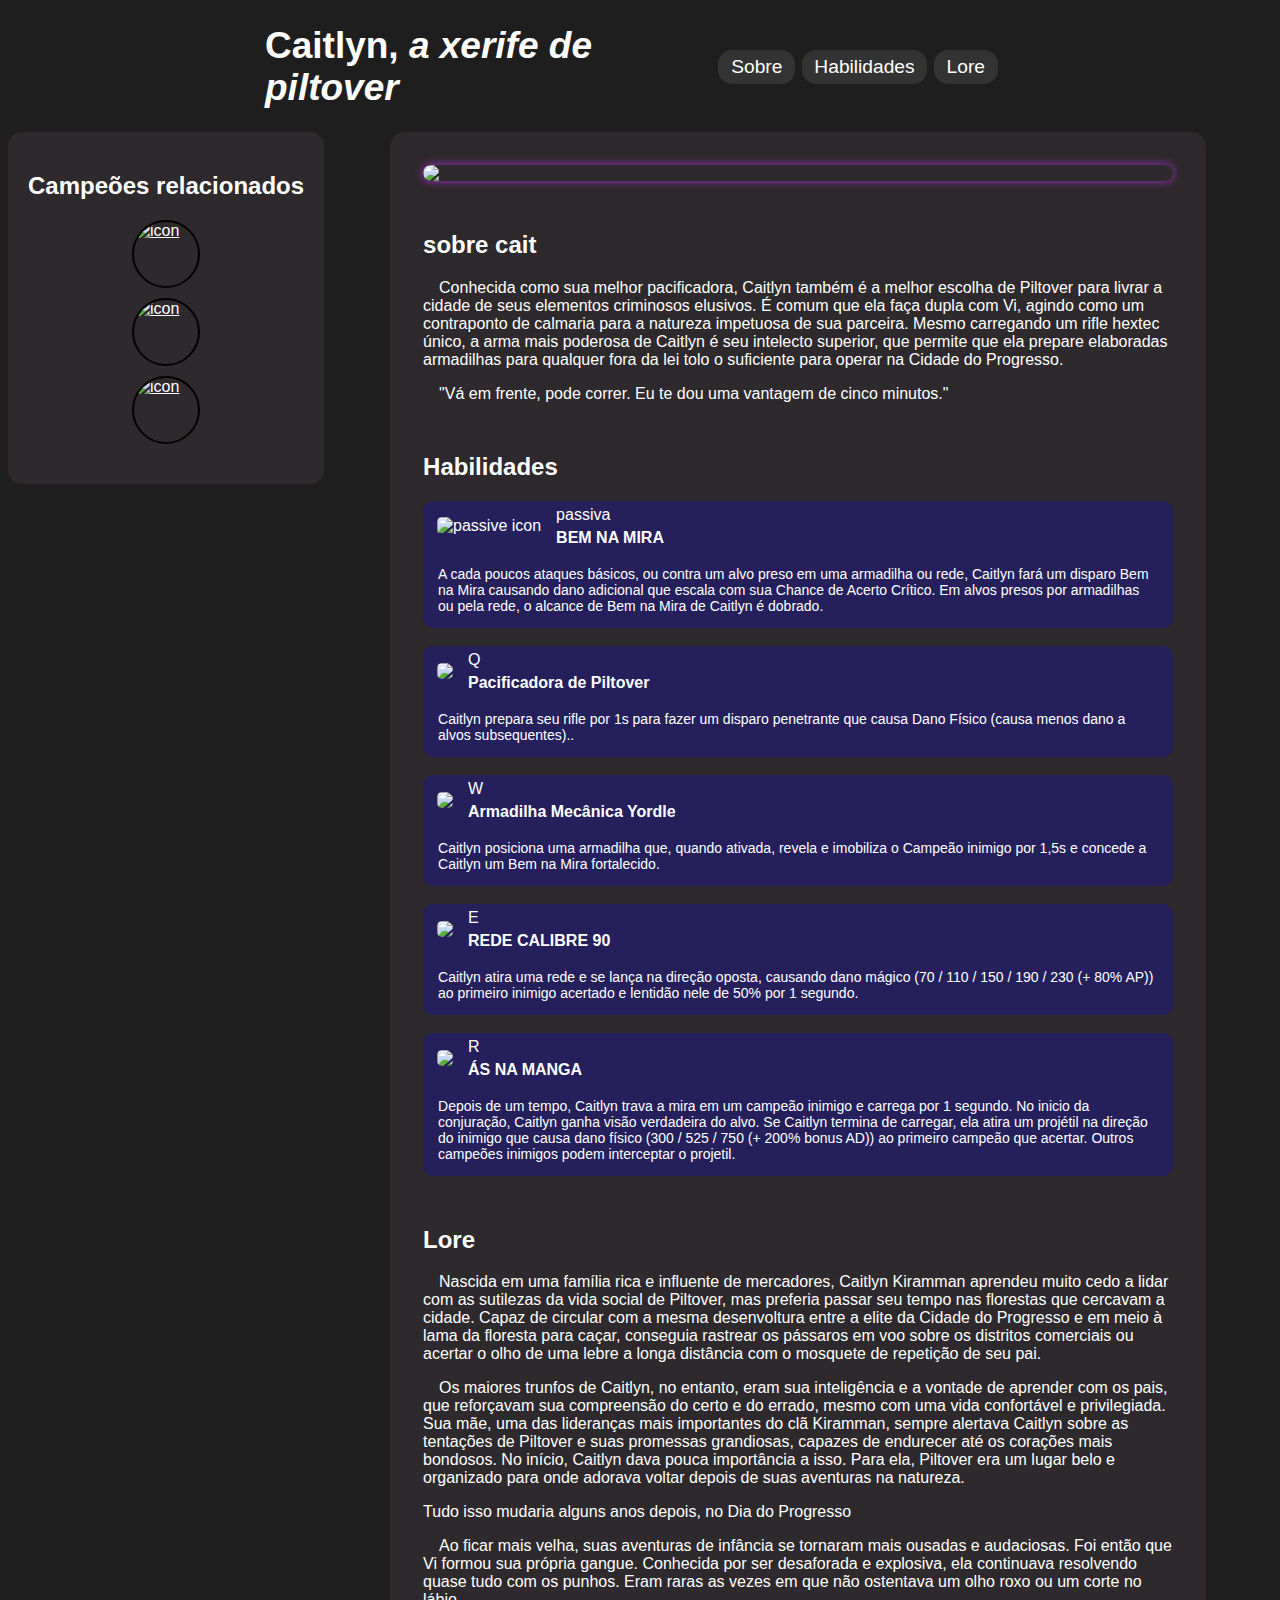
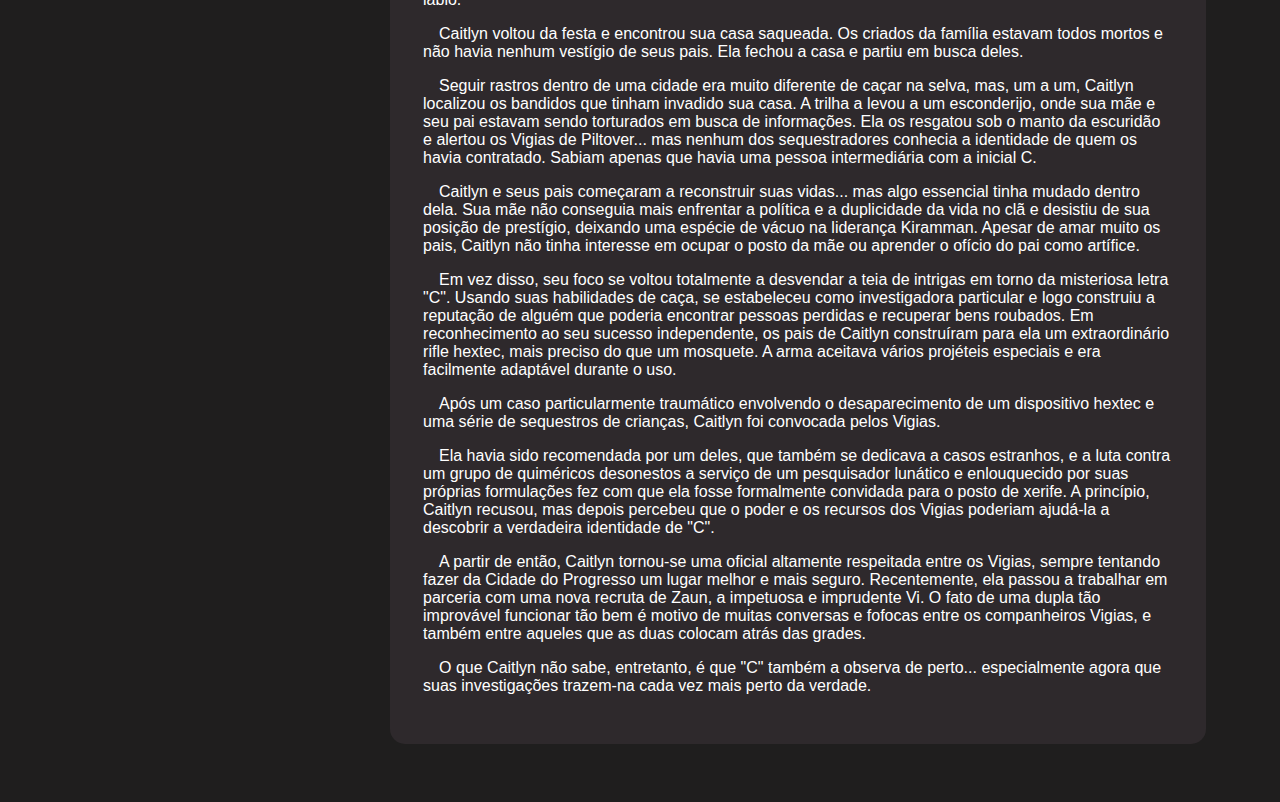
==== commit 901b9288: "linkando as paginas da vi e da caitlyn" ====
--- a/caitlyn.html
+++ b/caitlyn.html
@@ -23,10 +23,9 @@
           <div id="sidebar">
             <h2>Campeões relacionados</h2>
             <div id="champions-menu">
-              <img class="campeao" src="https://yt3.googleusercontent.com/ytc/APkrFKZEDdkBauwhjInj0L1F24plU4gr_tMb4acewIF_=s900-c-k-c0x00ffffff-no-rj" alt="passive icon">
-              <img class="campeao" src="https://www.mobafire.com/images/avatars/vi-classic.png" alt="passive icon">
-              <img class="campeao" src="https://www.mobafire.com/images/avatars/jinx-classic.png" alt="passive icon">
-              <!-- Adicione mais links conforme necessário -->
+              <a href=""><img class="campeao" src="https://yt3.googleusercontent.com/ytc/APkrFKZEDdkBauwhjInj0L1F24plU4gr_tMb4acewIF_=s900-c-k-c0x00ffffff-no-rj" alt="icon"></a>
+              <a href="vi.html"><img class="campeao" src="https://www.mobafire.com/images/avatars/vi-classic.png" alt="icon"></a>
+              <a href="index.html"><img class="campeao" src="https://www.mobafire.com/images/avatars/jinx-classic.png" alt="icon"></a>
             </div>
 
           </div>
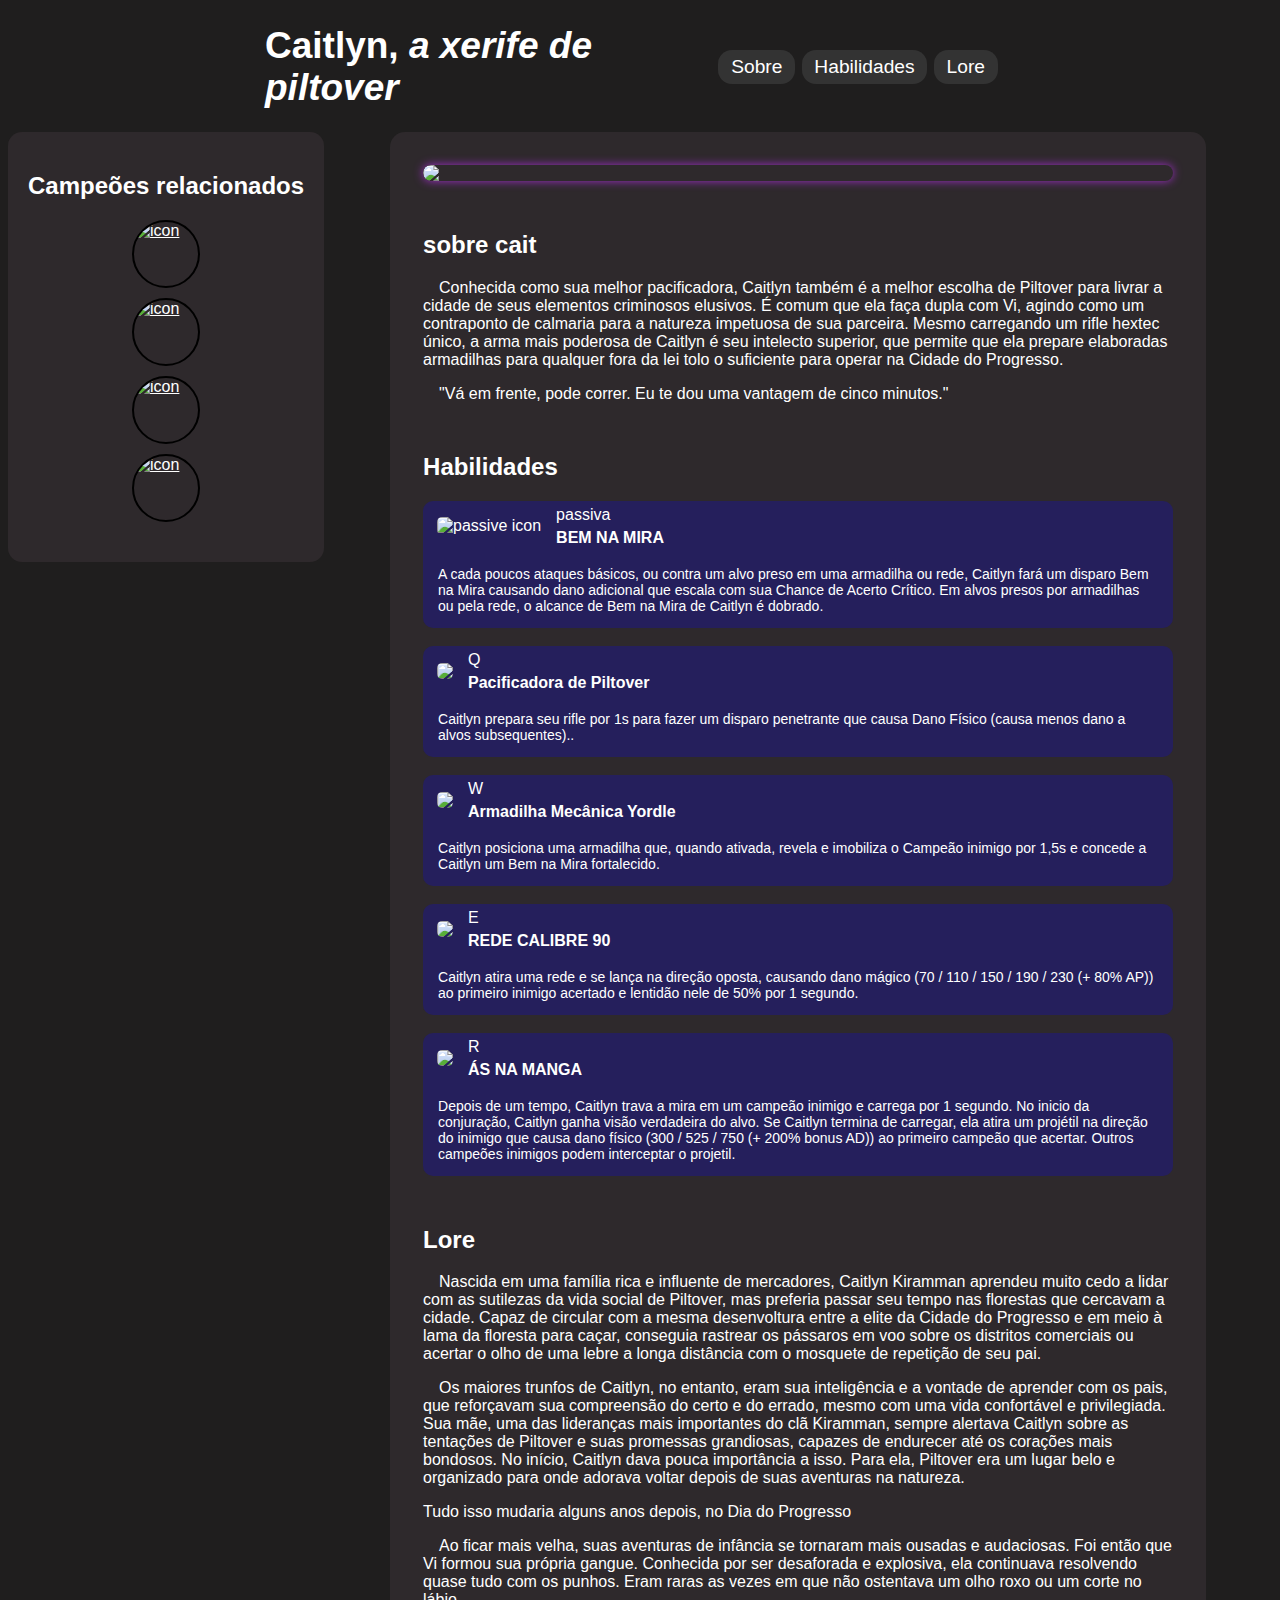
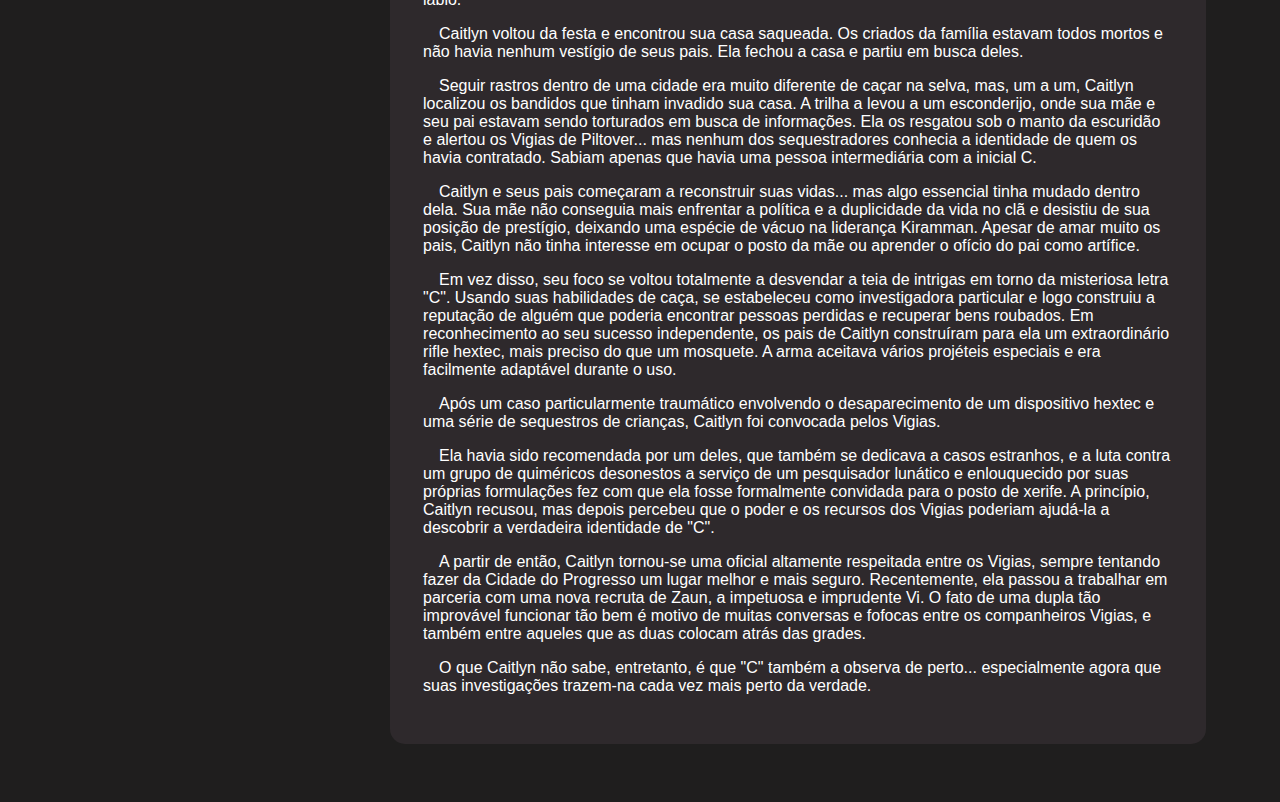
==== commit 436a86a4: "adicionando novos links nos relacionados" ====
--- a/caitlyn.html
+++ b/caitlyn.html
@@ -23,9 +23,10 @@
           <div id="sidebar">
             <h2>Campeões relacionados</h2>
             <div id="champions-menu">
-              <a href=""><img class="campeao" src="https://yt3.googleusercontent.com/ytc/APkrFKZEDdkBauwhjInj0L1F24plU4gr_tMb4acewIF_=s900-c-k-c0x00ffffff-no-rj" alt="icon"></a>
+              <a href="ekko.html"><img class="campeao" src="https://yt3.googleusercontent.com/ytc/APkrFKZEDdkBauwhjInj0L1F24plU4gr_tMb4acewIF_=s900-c-k-c0x00ffffff-no-rj" alt="icon"></a>
               <a href="vi.html"><img class="campeao" src="https://www.mobafire.com/images/avatars/vi-classic.png" alt="icon"></a>
               <a href="index.html"><img class="campeao" src="https://www.mobafire.com/images/avatars/jinx-classic.png" alt="icon"></a>
+              <a href="viktor.html"><img class="campeao" src="https://static1-br.millenium.gg/entities/9/44/49/@/4449-viktor-100x100-3.png" alt="icon"></a>
             </div>
 
           </div>
--- a/style.css
+++ b/style.css
@@ -6,10 +6,12 @@
     
 body{
     background-color: rgb(31, 30, 30);
-    background-repeat: space;
-    background-size: contain;
+    background-repeat: no-repeat;
+    background-size: cover;
     background-position: center center;
-}
+    background-attachment: fixed;
+}
+
     
 header {
     max-width: 750px;
@@ -191,3 +193,14 @@
     transform: scale(1.2); 
   border-color: white;
 }
+
+#nav-ekko > ul > li {
+    background-color: #187312;;
+  }
+#img-ekko {
+    border-radius: 15px;
+    box-shadow: 0px 0px 10px rgb(20, 118, 210);
+    display: flex;
+    justify-content: center;
+    overflow: hidden;
+  }
